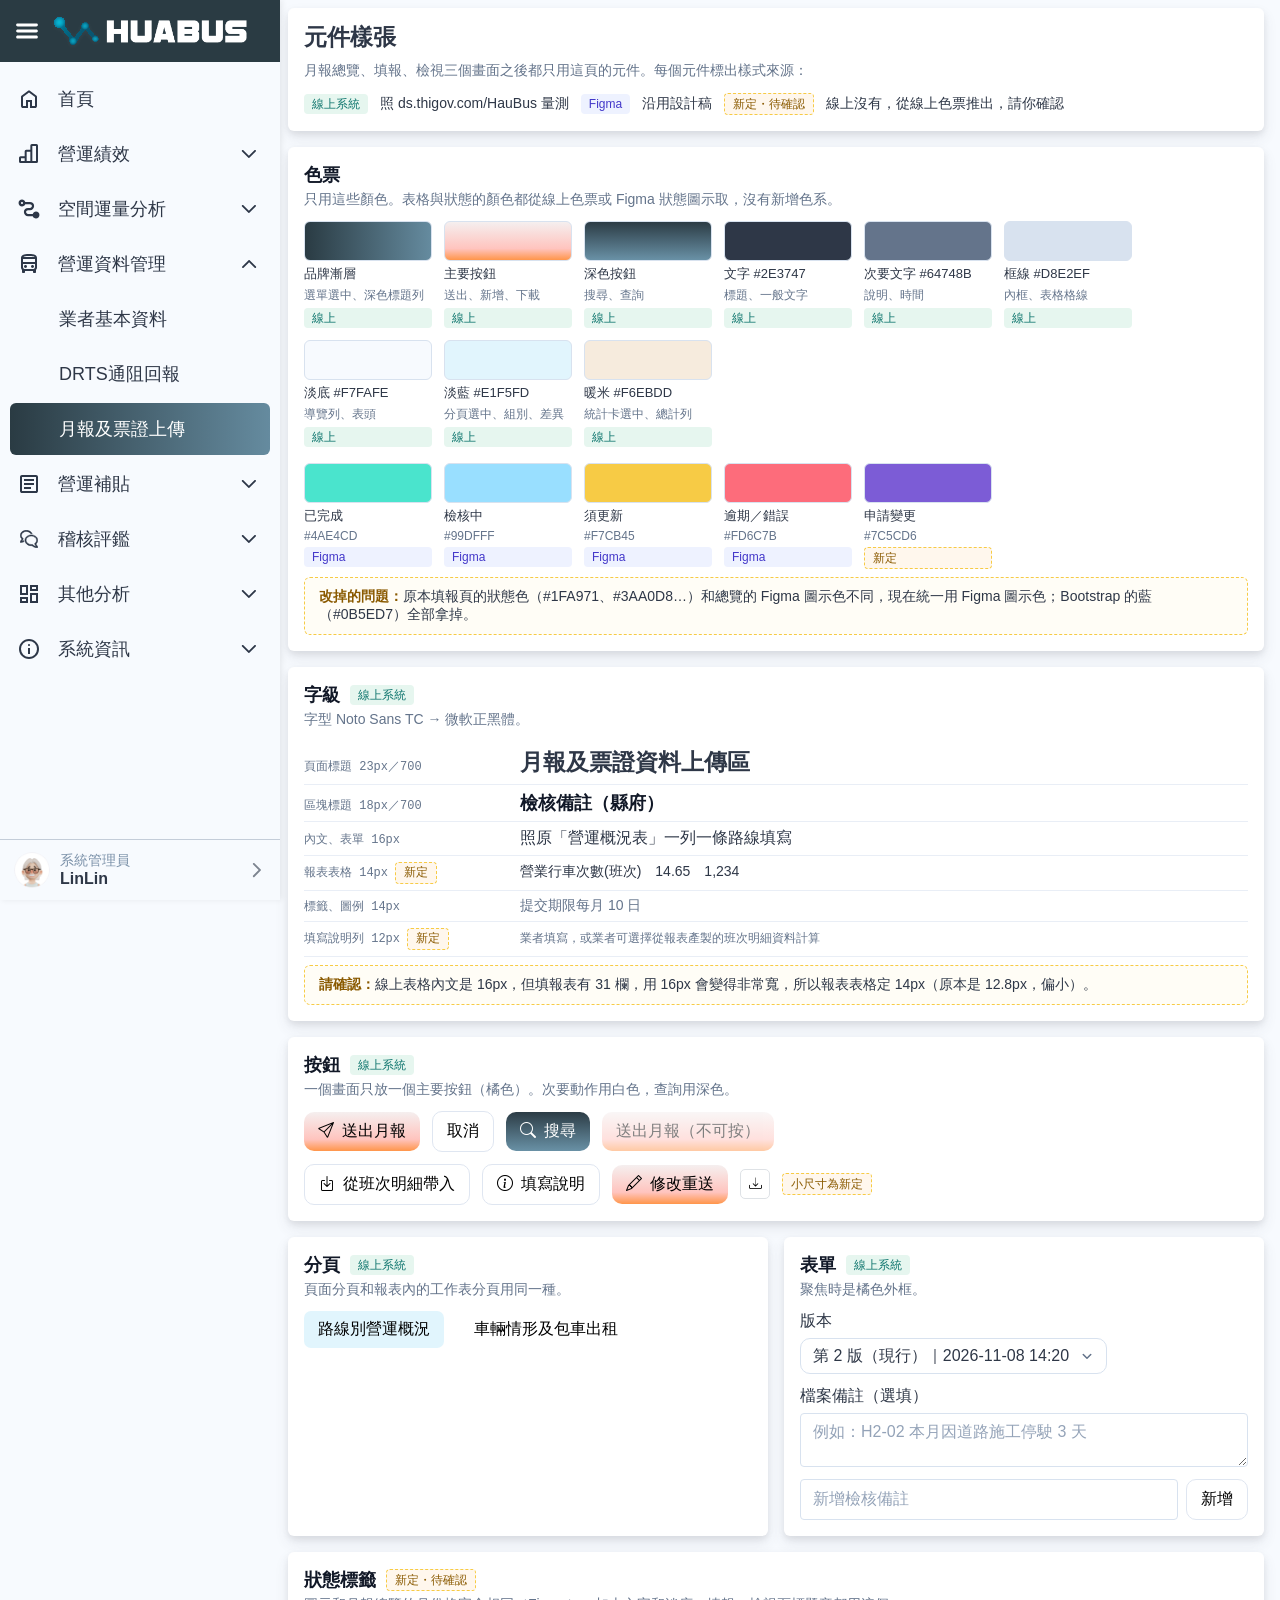
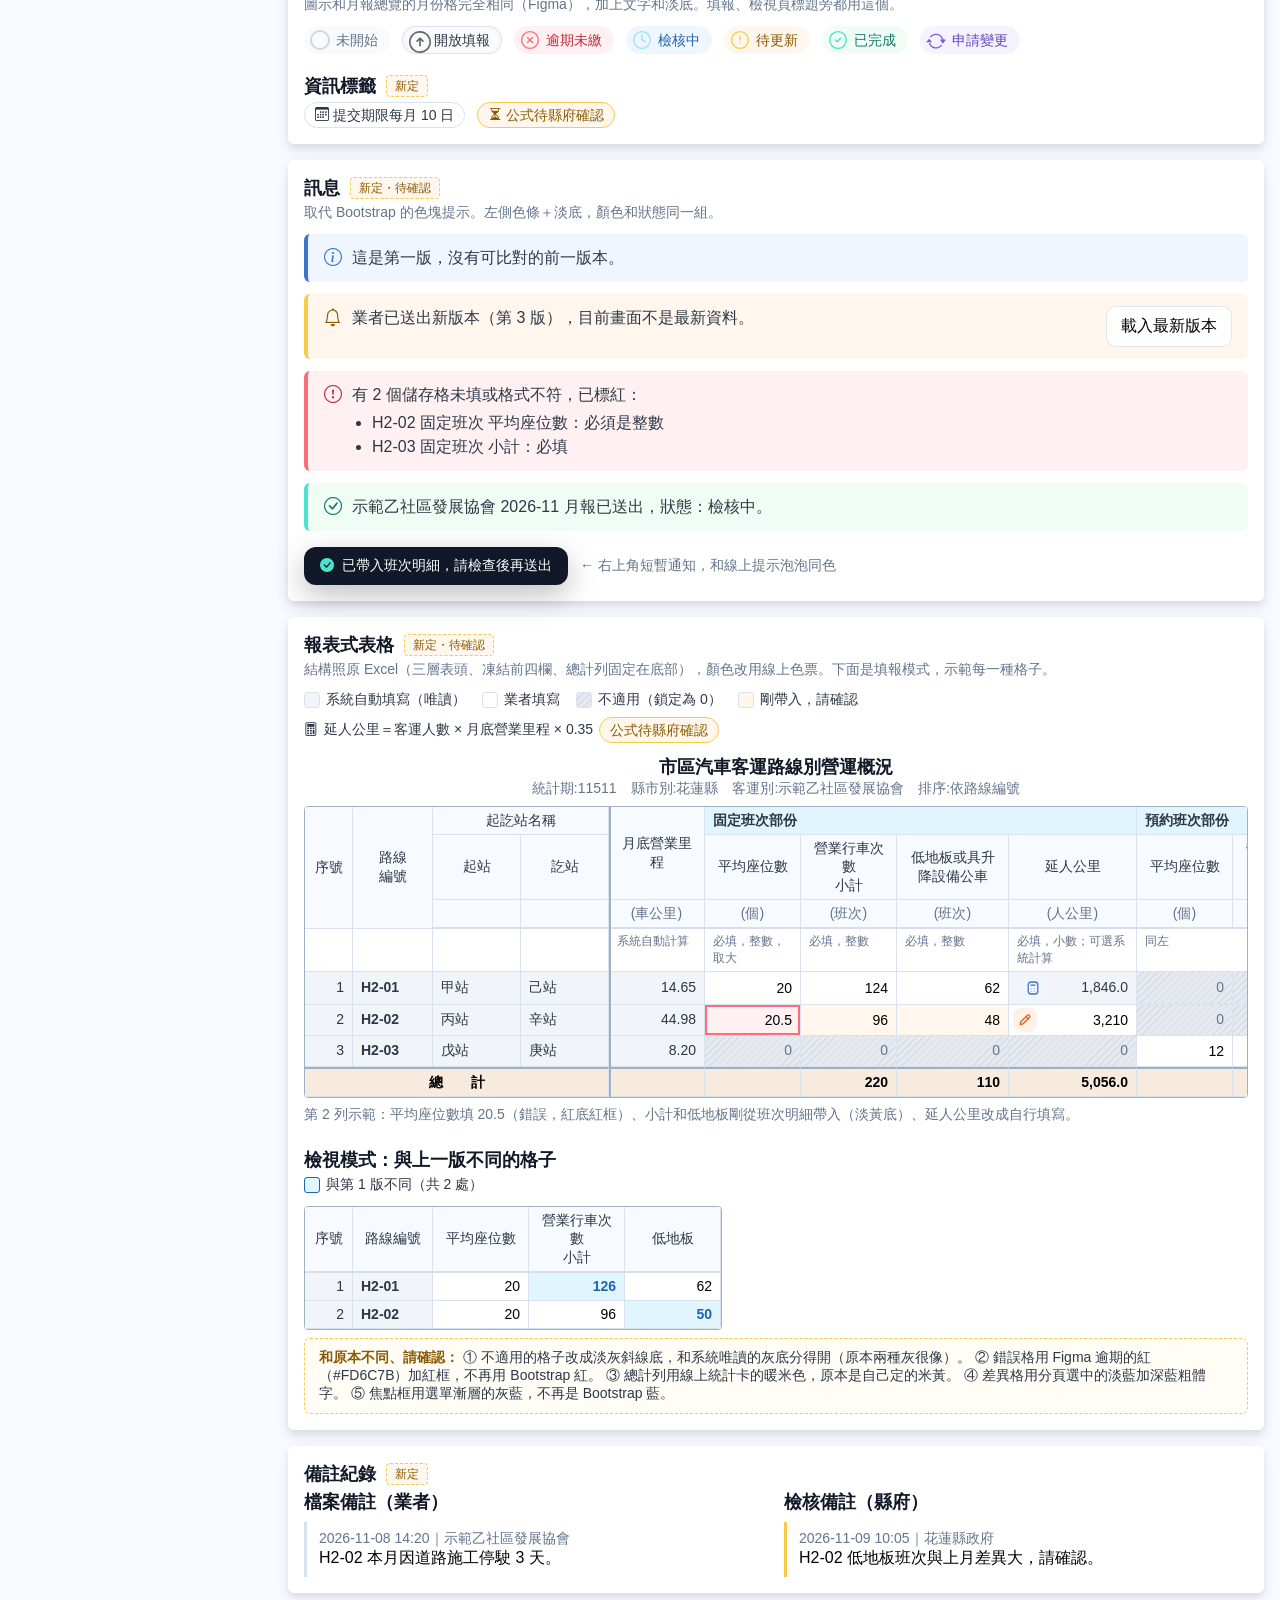
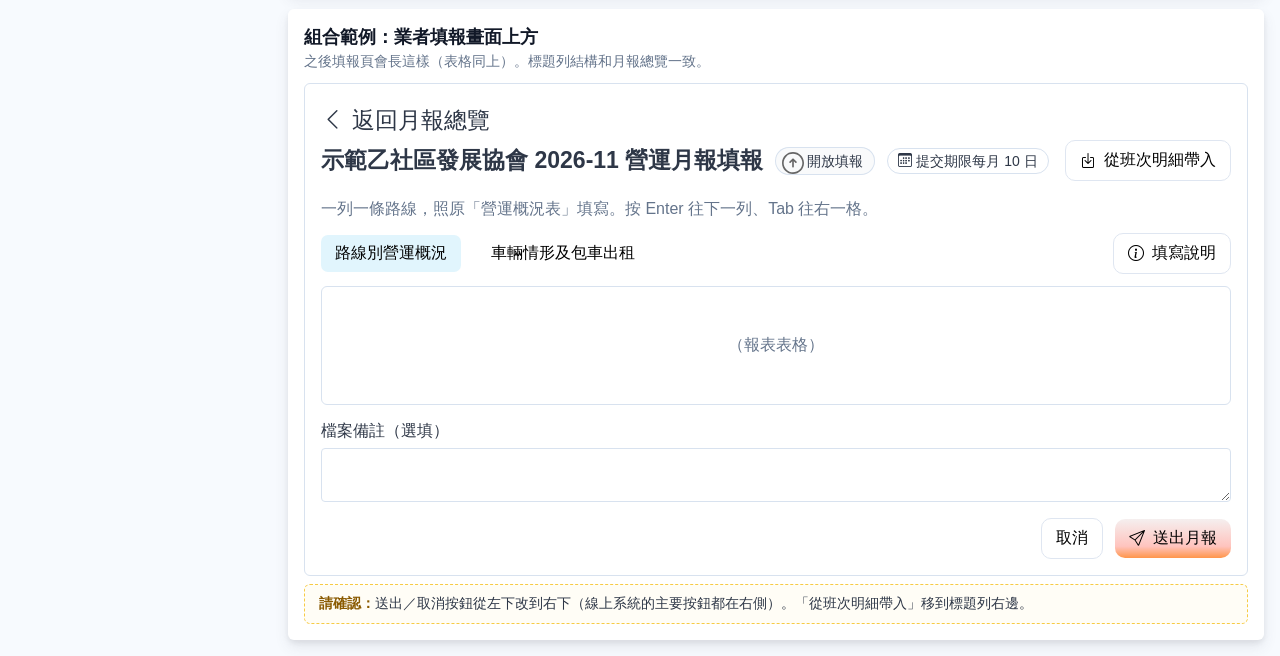
==== prototype/styleguide.html @ 38f2db65 "init: 1581 原型公開交付內容（prototype、導向頁、開啟原型.bat） Co-Authored-By: Claude Sonnet 5.5 <noreply@anthropic.com" ====
<!doctype html>
<html lang="zh-Hant">
<head>
  <meta charset="utf-8">
  <meta name="viewport" content="width=device-width, initial-scale=1">
  <title>元件樣張（花蓮公車原型）</title>
  <link rel="stylesheet" href="https://cdn.jsdelivr.net/npm/bootstrap-icons@1.11.3/font/bootstrap-icons.min.css">
  <link rel="stylesheet" href="css/huabus-theme.css">
  <link rel="stylesheet" href="css/app.css">
  <style>
    /* 只給樣張頁用的排版，不是系統元件 */
    body { margin: 0; padding-bottom: 0; background: var(--hb-page-bg); }
    .app { min-height: 100vh; }
    #sidebar { height: 100vh; }
    .sg { display: flex; flex-direction: column; gap: 16px; }
    .sg-sec h2 { display: flex; align-items: center; gap: 10px; margin: 0 0 4px; font-size: 18px; color: var(--hb-text-strong); }
    .sg-sec > p { margin: 0 0 12px; font-size: 14px; color: var(--hb-muted2); }
    .sg-row { display: flex; flex-wrap: wrap; align-items: center; gap: 12px; }
    .sg-col { display: flex; flex-direction: column; gap: 12px; }
    .sg-src { display: inline-block; padding: 1px 8px; border-radius: 4px; font-size: 12px; font-weight: 500; line-height: 18px; }
    .sg-src.online { background: #e6f6ef; color: #0f766e; }
    .sg-src.figma { background: #eef2ff; color: #4338ca; }
    .sg-src.new { background: #fff7ed; color: #8a5a00; border: 1px dashed #f7cb45; }
    .sg-sw { display: flex; flex-direction: column; gap: 4px; width: 128px; font-size: 12px; color: var(--hb-muted2); }
    .sg-sw i { display: block; height: 40px; border-radius: 6px; border: 1px solid var(--hb-box-border); }
    .sg-sw b { font-weight: 500; font-size: 13px; color: var(--hb-text); }
    .sg-type > div { display: flex; align-items: baseline; gap: 16px; padding: 6px 0; border-bottom: 1px solid var(--hb-td-border); }
    .sg-type code { width: 200px; flex: none; font-size: 12px; color: var(--hb-muted2); }
    .sg-q { margin-top: 8px; padding: 10px 14px; border: 1px dashed #f7cb45; border-radius: 6px; background: #fffdf6; font-size: 14px; color: var(--hb-text); }
    .sg-q b { color: #8a5a00; }
    .sg-grid2 { display: grid; grid-template-columns: 1fr 1fr; gap: 16px; }
    @media (max-width: 900px) { .sg-grid2 { grid-template-columns: 1fr; } }
  </style>
</head>
<body class="hb">
  <div class="app">
    <aside id="sidebar"></aside>
    <main id="main" class="hb-main">
      <div class="sg">

        <section class="hb-card sg-sec">
          <h1 class="hb-title">元件樣張</h1>
          <p class="hb-desc" style="margin-top:8px">月報總覽、填報、檢視三個畫面之後都只用這頁的元件。每個元件標出樣式來源：</p>
          <div class="sg-row">
            <span class="sg-src online">線上系統</span><span style="font-size:14px">照 ds.thigov.com/HauBus 量測</span>
            <span class="sg-src figma">Figma</span><span style="font-size:14px">沿用設計稿</span>
            <span class="sg-src new">新定・待確認</span><span style="font-size:14px">線上沒有，從線上色票推出，請你確認</span>
          </div>
        </section>

        <!-- 色票 -->
        <section class="hb-card sg-sec">
          <h2>色票</h2>
          <p>只用這些顏色。表格與狀態的顏色都從線上色票或 Figma 狀態圖示取，沒有新增色系。</p>
          <div class="sg-row" style="align-items:flex-start">
            <div class="sg-sw"><i style="background:var(--hb-brand-grad)"></i><b>品牌漸層</b>選單選中、深色標題列<span class="sg-src online">線上</span></div>
            <div class="sg-sw"><i style="background:var(--hb-btn-primary)"></i><b>主要按鈕</b>送出、新增、下載<span class="sg-src online">線上</span></div>
            <div class="sg-sw"><i style="background:var(--hb-btn-dark)"></i><b>深色按鈕</b>搜尋、查詢<span class="sg-src online">線上</span></div>
            <div class="sg-sw"><i style="background:#2e3747"></i><b>文字 #2E3747</b>標題、一般文字<span class="sg-src online">線上</span></div>
            <div class="sg-sw"><i style="background:#64748b"></i><b>次要文字 #64748B</b>說明、時間<span class="sg-src online">線上</span></div>
            <div class="sg-sw"><i style="background:#d8e2ef"></i><b>框線 #D8E2EF</b>內框、表格格線<span class="sg-src online">線上</span></div>
            <div class="sg-sw"><i style="background:#f7fafe"></i><b>淡底 #F7FAFE</b>導覽列、表頭<span class="sg-src online">線上</span></div>
            <div class="sg-sw"><i style="background:#e1f5fd"></i><b>淡藍 #E1F5FD</b>分頁選中、組別、差異<span class="sg-src online">線上</span></div>
            <div class="sg-sw"><i style="background:#f6ebdd"></i><b>暖米 #F6EBDD</b>統計卡選中、總計列<span class="sg-src online">線上</span></div>
          </div>
          <div class="sg-row" style="align-items:flex-start;margin-top:16px">
            <div class="sg-sw"><i style="background:var(--hb-st-completed)"></i><b>已完成</b>#4AE4CD<span class="sg-src figma">Figma</span></div>
            <div class="sg-sw"><i style="background:var(--hb-st-reviewing)"></i><b>檢核中</b>#99DFFF<span class="sg-src figma">Figma</span></div>
            <div class="sg-sw"><i style="background:var(--hb-st-needsUpdate)"></i><b>須更新</b>#F7CB45<span class="sg-src figma">Figma</span></div>
            <div class="sg-sw"><i style="background:var(--hb-st-overdue)"></i><b>逾期／錯誤</b>#FD6C7B<span class="sg-src figma">Figma</span></div>
            <div class="sg-sw"><i style="background:var(--hb-st-changeRequested)"></i><b>申請變更</b>#7C5CD6<span class="sg-src new">新定</span></div>
          </div>
          <div class="sg-q"><b>改掉的問題：</b>原本填報頁的狀態色（#1FA971、#3AA0D8…）和總覽的 Figma 圖示色不同，現在統一用 Figma 圖示色；Bootstrap 的藍（#0B5ED7）全部拿掉。</div>
        </section>

        <!-- 字級 -->
        <section class="hb-card sg-sec">
          <h2>字級 <span class="sg-src online">線上系統</span></h2>
          <p>字型 Noto Sans TC → 微軟正黑體。</p>
          <div class="sg-type">
            <div><code>頁面標題 23px／700</code><span style="font-size:23px;font-weight:700">月報及票證資料上傳區</span></div>
            <div><code>區塊標題 18px／700</code><span style="font-size:18px;font-weight:700;color:var(--hb-text-strong)">檢核備註（縣府）</span></div>
            <div><code>內文、表單 16px</code><span style="font-size:16px">照原「營運概況表」一列一條路線填寫</span></div>
            <div><code>報表表格 14px <span class="sg-src new">新定</span></code><span style="font-size:14px">營業行車次數(班次)　14.65　1,234</span></div>
            <div><code>標籤、圖例 14px</code><span style="font-size:14px;color:var(--hb-muted2)">提交期限每月 10 日</span></div>
            <div><code>填寫說明列 12px <span class="sg-src new">新定</span></code><span style="font-size:12px;color:var(--hb-muted2)">業者填寫，或業者可選擇從報表產製的班次明細資料計算</span></div>
          </div>
          <div class="sg-q"><b>請確認：</b>線上表格內文是 16px，但填報表有 31 欄，用 16px 會變得非常寬，所以報表表格定 14px（原本是 12.8px，偏小）。</div>
        </section>

        <!-- 按鈕 -->
        <section class="hb-card sg-sec">
          <h2>按鈕 <span class="sg-src online">線上系統</span></h2>
          <p>一個畫面只放一個主要按鈕（橘色）。次要動作用白色，查詢用深色。</p>
          <div class="sg-row">
            <button class="hb-btn"><i class="bi bi-send"></i>送出月報</button>
            <button class="hb-btn hb-btn-white">取消</button>
            <button class="hb-btn hb-btn-dark"><i class="bi bi-search"></i>搜尋</button>
            <button class="hb-btn" disabled>送出月報（不可按）</button>
          </div>
          <div class="sg-row" style="margin-top:12px">
            <button class="hb-btn hb-btn-sm hb-btn-white"><i class="bi bi-box-arrow-in-down"></i>從班次明細帶入</button>
            <button class="hb-btn hb-btn-sm hb-btn-white"><i class="bi bi-info-circle"></i>填寫說明</button>
            <button class="hb-btn hb-btn-sm"><i class="bi bi-pencil"></i>修改重送</button>
            <button class="hb-iconbtn-sq" aria-label="下載"><i class="bi bi-download"></i></button>
            <span class="sg-src new">小尺寸為新定</span>
          </div>
        </section>

        <!-- 分頁與表單 -->
        <div class="sg-grid2">
          <section class="hb-card sg-sec">
            <h2>分頁 <span class="sg-src online">線上系統</span></h2>
            <p>頁面分頁和報表內的工作表分頁用同一種。</p>
            <div class="hb-tabs" role="tablist">
              <button class="hb-tab active" role="tab" aria-selected="true">路線別營運概況</button>
              <button class="hb-tab" role="tab" aria-selected="false">車輛情形及包車出租</button>
            </div>
          </section>
          <section class="hb-card sg-sec">
            <h2>表單 <span class="sg-src online">線上系統</span></h2>
            <p>聚焦時是橘色外框。</p>
            <div class="sg-col">
              <div><label class="hb-label" for="sg-ver">版本</label>
                <select id="sg-ver" class="hb-select"><option>第 2 版（現行）｜2026-11-08 14:20</option></select></div>
              <div><label class="hb-label" for="sg-note">檔案備註（選填）</label>
                <textarea id="sg-note" class="hb-textarea" rows="2" placeholder="例如：H2-02 本月因道路施工停駛 3 天"></textarea></div>
              <div class="hb-inline-form"><input class="hb-input" placeholder="新增檢核備註"><button class="hb-btn hb-btn-white">新增</button></div>
            </div>
          </section>
        </div>

        <!-- 狀態與標籤 -->
        <section class="hb-card sg-sec">
          <h2>狀態標籤 <span class="sg-src new">新定・待確認</span></h2>
          <p>圖示和月報總覽的月份格完全相同（Figma），加上文字和淡底。填報、檢視頁標題旁都用這個。</p>
          <div class="sg-row" id="sg-status"></div>
          <h2 style="margin-top:20px">資訊標籤 <span class="sg-src new">新定</span></h2>
          <div class="sg-row">
            <span class="hb-tag"><i class="bi bi-calendar3"></i>提交期限每月 10 日</span>
            <span class="hb-tag hb-tag-warn"><i class="bi bi-hourglass-split"></i>公式待縣府確認</span>
          </div>
        </section>

        <!-- 訊息 -->
        <section class="hb-card sg-sec">
          <h2>訊息 <span class="sg-src new">新定・待確認</span></h2>
          <p>取代 Bootstrap 的色塊提示。左側色條＋淡底，顏色和狀態同一組。</p>
          <div class="sg-col">
            <div class="hb-msg"><i class="bi bi-info-circle"></i><div class="hb-msg-body">這是第一版，沒有可比對的前一版本。</div></div>
            <div class="hb-msg hb-msg-warn"><i class="bi bi-bell"></i><div class="hb-msg-body">業者已送出新版本（第 3 版），目前畫面不是最新資料。</div><button class="hb-btn hb-btn-sm hb-btn-white hb-msg-action">載入最新版本</button></div>
            <div class="hb-msg hb-msg-danger"><i class="bi bi-exclamation-circle"></i><div class="hb-msg-body">有 2 個儲存格未填或格式不符，已標紅：<ul><li>H2-02 固定班次 平均座位數：必須是整數</li><li>H2-03 固定班次 小計：必填</li></ul></div></div>
            <div class="hb-msg hb-msg-success"><i class="bi bi-check-circle"></i><div class="hb-msg-body">示範乙社區發展協會 2026-11 月報已送出，狀態：檢核中。</div></div>
          </div>
          <div class="sg-row" style="margin-top:16px">
            <div class="hb-toast" style="position:static"><i class="bi bi-check-circle-fill"></i>已帶入班次明細，請檢查後再送出</div>
            <span style="font-size:14px;color:var(--hb-muted2)">← 右上角短暫通知，和線上提示泡泡同色</span>
          </div>
        </section>

        <!-- 報表表格 -->
        <section class="hb-card sg-sec">
          <h2>報表式表格 <span class="sg-src new">新定・待確認</span></h2>
          <p>結構照原 Excel（三層表頭、凍結前四欄、總計列固定在底部），顏色改用線上色票。下面是填報模式，示範每一種格子。</p>
          <div class="hb-keys" style="margin-bottom:12px">
            <span><i class="hb-sw is-sys"></i>系統自動填寫（唯讀）</span>
            <span><i class="hb-sw"></i>業者填寫</span>
            <span><i class="hb-sw is-locked"></i>不適用（鎖定為 0）</span>
            <span><i class="hb-sw is-filled"></i>剛帶入，請確認</span>
            <span><i class="bi bi-calculator"></i>延人公里＝客運人數 × 月底營業里程 × 0.35 <span class="hb-tag hb-tag-warn">公式待縣府確認</span></span>
          </div>
          <div class="hb-sheet-title"><strong>市區汽車客運路線別營運概況</strong><span>統計期:11511　縣市別:花蓮縣　客運別:示範乙社區發展協會　排序:依路線編號</span></div>
          <div class="hb-sheetwrap" tabindex="0">
            <table class="hb-sheet">
              <colgroup><col style="width:48px"><col style="width:80px"><col style="width:88px"><col style="width:88px"><col style="width:96px"><col style="width:96px"><col style="width:96px"><col style="width:112px"><col style="width:128px"><col style="width:96px"><col style="width:96px"><col style="width:160px"></colgroup>
              <thead>
                <tr>
                  <th rowspan="3" class="frz" style="left:0">序號</th>
                  <th rowspan="3" class="frz" style="left:48px">路線<br>編號</th>
                  <th colspan="2" class="frz frz-last" style="left:128px">起訖站名稱</th>
                  <th rowspan="2">月底營業里程</th>
                  <th colspan="4" class="is-group">固定班次部份</th>
                  <th colspan="2" class="is-group">預約班次部份</th>
                  <th rowspan="3">備註</th>
                </tr>
                <tr>
                  <th class="frz" style="left:128px;top:auto">起站</th>
                  <th class="frz frz-last" style="left:216px">訖站</th>
                  <th rowspan="1">平均座位數</th>
                  <th>營業行車次數<br>小計</th>
                  <th>低地板或具升降設備公車</th>
                  <th>延人公里</th>
                  <th>平均座位數</th>
                  <th>營業行車次數<br>小計</th>
                </tr>
                <tr>
                  <th class="is-unit frz" style="left:128px"></th>
                  <th class="is-unit frz frz-last" style="left:216px"></th>
                  <th class="is-unit">(車公里)</th><th class="is-unit">(個)</th><th class="is-unit">(班次)</th><th class="is-unit">(班次)</th><th class="is-unit">(人公里)</th><th class="is-unit">(個)</th><th class="is-unit">(班次)</th>
                </tr>
              </thead>
              <tbody>
                <tr>
                  <td class="is-guide frz" style="left:0" colspan="1"></td>
                  <td class="is-guide frz" style="left:48px"></td>
                  <td class="is-guide frz" style="left:128px"></td>
                  <td class="is-guide frz frz-last" style="left:216px"></td>
                  <td class="is-guide">系統自動計算</td>
                  <td class="is-guide">必填，整數，取大</td>
                  <td class="is-guide">必填，整數</td>
                  <td class="is-guide">必填，整數</td>
                  <td class="is-guide">必填，小數；可選系統計算</td>
                  <td class="is-guide" colspan="2">同左</td>
                  <td class="is-guide">選填</td>
                </tr>
                <tr>
                  <td class="is-sys num frz" style="left:0">1</td>
                  <td class="is-sys frz" style="left:48px"><b>H2-01</b></td>
                  <td class="is-sys frz" style="left:128px">甲站</td>
                  <td class="is-sys frz frz-last" style="left:216px">己站</td>
                  <td class="is-sys num">14.65</td>
                  <td class="is-op num"><input class="hb-cellinput" value="20" aria-label="H2-01 固定班次 平均座位數"></td>
                  <td class="is-op num"><input class="hb-cellinput" value="124" aria-label="H2-01 固定班次 小計"></td>
                  <td class="is-op num"><input class="hb-cellinput" value="62" aria-label="H2-01 固定班次 低地板"></td>
                  <td class="is-sys num"><div class="hb-kmcell"><button class="hb-kmtoggle sg-km" data-source="computed" title="系統計算，點一下改成自行填寫" aria-label="延人公里：系統計算"><svg class="km-ic km-ic-calc" viewBox="0 0 20 20" aria-hidden="true"><rect x="4" y="2.5" width="12" height="15" rx="3.5"/><path d="M7.5 6.5h5"/><circle cx="8" cy="11" r=".6"/><circle cx="12" cy="11" r=".6"/><circle cx="8" cy="14" r=".6"/><circle cx="12" cy="14" r=".6"/></svg><svg class="km-ic km-ic-pen" viewBox="0 0 20 20" aria-hidden="true"><path d="M12.8 4.2a1.9 1.9 0 0 1 2.7 2.7l-8 8-3.5.8.8-3.5z"/><path d="M11.3 5.7l2.9 2.9"/></svg></button><span style="flex:1">1,846.0</span></div></td>
                  <td class="is-locked num">0</td>
                  <td class="is-locked num">0</td>
                  <td class="is-op"><input class="hb-cellinput" aria-label="H2-01 備註"></td>
                </tr>
                <tr>
                  <td class="is-sys num frz" style="left:0">2</td>
                  <td class="is-sys frz" style="left:48px"><b>H2-02</b></td>
                  <td class="is-sys frz" style="left:128px">丙站</td>
                  <td class="is-sys frz frz-last" style="left:216px">辛站</td>
                  <td class="is-sys num">44.98</td>
                  <td class="is-op num is-error" title="必須是整數"><input class="hb-cellinput" value="20.5" aria-invalid="true" aria-label="H2-02 固定班次 平均座位數"></td>
                  <td class="is-op num is-filled"><input class="hb-cellinput" value="96" aria-label="H2-02 固定班次 小計"></td>
                  <td class="is-op num is-filled"><input class="hb-cellinput" value="48" aria-label="H2-02 固定班次 低地板"></td>
                  <td class="is-op num"><div class="hb-kmcell"><button class="hb-kmtoggle sg-km" data-source="manual" title="自行填寫，點一下改回系統計算" aria-label="延人公里：自行填寫"><svg class="km-ic km-ic-calc" viewBox="0 0 20 20" aria-hidden="true"><rect x="4" y="2.5" width="12" height="15" rx="3.5"/><path d="M7.5 6.5h5"/><circle cx="8" cy="11" r=".6"/><circle cx="12" cy="11" r=".6"/><circle cx="8" cy="14" r=".6"/><circle cx="12" cy="14" r=".6"/></svg><svg class="km-ic km-ic-pen" viewBox="0 0 20 20" aria-hidden="true"><path d="M12.8 4.2a1.9 1.9 0 0 1 2.7 2.7l-8 8-3.5.8.8-3.5z"/><path d="M11.3 5.7l2.9 2.9"/></svg></button><input class="hb-cellinput" value="3,210" aria-label="H2-02 延人公里"></div></td>
                  <td class="is-locked num">0</td>
                  <td class="is-locked num">0</td>
                  <td class="is-op"><input class="hb-cellinput" value="道路施工停駛 3 天" aria-label="H2-02 備註"></td>
                </tr>
                <tr>
                  <td class="is-sys num frz" style="left:0">3</td>
                  <td class="is-sys frz" style="left:48px"><b>H2-03</b></td>
                  <td class="is-sys frz" style="left:128px">戊站</td>
                  <td class="is-sys frz frz-last" style="left:216px">庚站</td>
                  <td class="is-sys num">8.20</td>
                  <td class="is-locked num">0</td>
                  <td class="is-locked num">0</td>
                  <td class="is-locked num">0</td>
                  <td class="is-locked num">0</td>
                  <td class="is-op num"><input class="hb-cellinput" value="12" aria-label="H2-03 預約班次 平均座位數"></td>
                  <td class="is-op num"><input class="hb-cellinput" aria-label="H2-03 預約班次 小計" placeholder=""></td>
                  <td class="is-op"><input class="hb-cellinput" aria-label="H2-03 備註"></td>
                </tr>
              </tbody>
              <tfoot>
                <tr>
                  <th colspan="4" class="frz frz-last" style="left:0">總　　計</th>
                  <td class="num"></td>
                  <td class="num"></td>
                  <td class="num">220</td>
                  <td class="num">110</td>
                  <td class="num">5,056.0</td>
                  <td class="num"></td>
                  <td class="num">0</td>
                  <td></td>
                </tr>
              </tfoot>
            </table>
          </div>
          <p style="margin-top:8px;font-size:14px;color:var(--hb-muted2)">第 2 列示範：平均座位數填 20.5（錯誤，紅底紅框）、小計和低地板剛從班次明細帶入（淡黃底）、延人公里改成自行填寫。</p>

          <h2 style="margin-top:24px">檢視模式：與上一版不同的格子</h2>
          <div class="hb-keys" style="margin-bottom:12px"><span><i class="hb-sw is-diff"></i>與第 1 版不同（共 2 處）</span></div>
          <div class="hb-sheetwrap">
            <table class="hb-sheet">
              <colgroup><col style="width:48px"><col style="width:80px"><col style="width:96px"><col style="width:96px"><col style="width:96px"></colgroup>
              <thead><tr><th>序號</th><th>路線編號</th><th>平均座位數</th><th>營業行車次數<br>小計</th><th>低地板</th></tr></thead>
              <tbody>
                <tr><td class="is-sys num">1</td><td class="is-sys"><b>H2-01</b></td><td class="num">20</td><td class="num is-diff">126</td><td class="num">62</td></tr>
                <tr><td class="is-sys num">2</td><td class="is-sys"><b>H2-02</b></td><td class="num">20</td><td class="num">96</td><td class="num is-diff">50</td></tr>
              </tbody>
            </table>
          </div>

          <div class="sg-q"><b>和原本不同、請確認：</b>
            ① 不適用的格子改成淡灰斜線底，和系統唯讀的灰底分得開（原本兩種灰很像）。
            ② 錯誤格用 Figma 逾期的紅（#FD6C7B）加紅框，不再用 Bootstrap 紅。
            ③ 總計列用線上統計卡的暖米色，原本是自己定的米黃。
            ④ 差異格用分頁選中的淡藍加深藍粗體字。
            ⑤ 焦點框用選單漸層的灰藍，不再是 Bootstrap 藍。</div>
        </section>

        <!-- 備註 -->
        <section class="hb-card sg-sec">
          <h2>備註紀錄 <span class="sg-src new">新定</span></h2>
          <div class="sg-grid2">
            <div><h3 class="hb-subtitle">檔案備註（業者）</h3>
              <ul class="hb-notes"><li><span class="hb-notes-meta">2026-11-08 14:20｜示範乙社區發展協會</span>H2-02 本月因道路施工停駛 3 天。</li></ul></div>
            <div><h3 class="hb-subtitle">檢核備註（縣府）</h3>
              <ul class="hb-notes"><li class="is-review"><span class="hb-notes-meta">2026-11-09 10:05｜花蓮縣政府</span>H2-02 低地板班次與上月差異大，請確認。</li></ul></div>
          </div>
        </section>

        <!-- 組合範例 -->
        <section class="hb-card sg-sec">
          <h2>組合範例：業者填報畫面上方</h2>
          <p>之後填報頁會長這樣（表格同上）。標題列結構和月報總覽一致。</p>
          <div class="hb-card" style="box-shadow:none;border:1px solid var(--hb-box-border)">
            <a class="hb-back" href="#" onclick="return false"><i class="bi bi-chevron-left"></i>返回月報總覽</a>
            <div class="hb-pagehead">
              <h1 class="hb-title">示範乙社區發展協會 2026-11 營運月報填報</h1>
              <span class="sg-status-slot" data-st="open"></span>
              <span class="hb-tag"><i class="bi bi-calendar3"></i>提交期限每月 10 日</span>
              <div class="hb-pagehead-end"><button class="hb-btn hb-btn-sm hb-btn-white"><i class="bi bi-box-arrow-in-down"></i>從班次明細帶入</button></div>
            </div>
            <p class="hb-desc">一列一條路線，照原「營運概況表」填寫。按 Enter 往下一列、Tab 往右一格。</p>
            <div class="hb-tabbar">
              <div class="hb-tabs" role="tablist">
                <button class="hb-tab active" role="tab" aria-selected="true">路線別營運概況</button>
                <button class="hb-tab" role="tab" aria-selected="false">車輛情形及包車出租</button>
              </div>
              <div class="hb-actions"><button class="hb-btn hb-btn-sm hb-btn-white"><i class="bi bi-info-circle"></i>填寫說明</button></div>
            </div>
            <div class="hb-box">
              <div class="hb-empty">（報表表格）</div>
            </div>
            <div style="margin-top:16px"><label class="hb-label" for="sg-note2">檔案備註（選填）</label><textarea id="sg-note2" class="hb-textarea" rows="2"></textarea></div>
            <div class="sg-row" style="margin-top:16px;justify-content:flex-end">
              <button class="hb-btn hb-btn-white">取消</button>
              <button class="hb-btn"><i class="bi bi-send"></i>送出月報</button>
            </div>
          </div>
          <div class="sg-q"><b>請確認：</b>送出／取消按鈕從左下改到右下（線上系統的主要按鈕都在右側）。「從班次明細帶入」移到標題列右邊。</div>
        </section>

      </div>
    </main>
  </div>
  <script type="module">
    import { initStore } from './js/store.js';
    import { mountSidebar } from './js/ui/sidebar.js';
    import { statusGlyph } from './js/ui/matrix.js';
    import { STATUS } from './js/status.js';

    const pill = (s) => `<span class="hb-status st-${s}">${statusGlyph(s, { legend: true })}${STATUS[s]}</span>`;
    document.getElementById('sg-status').innerHTML =
      ['notStarted', 'open', 'overdue', 'reviewing', 'needsUpdate', 'completed', 'changeRequested'].map(pill).join('');
    document.querySelectorAll('.sg-status-slot').forEach((el) => { el.outerHTML = pill(el.dataset.st); });

    // 樣張上的延人公里圖示可以點，看切換動畫
    document.querySelectorAll('.sg-km').forEach((b) => b.addEventListener('click', () => { b.dataset.source = b.dataset.source === 'manual' ? 'computed' : 'manual'; }));
    try { await initStore(); } catch (e) { /* 樣張不需要資料 */ }
    mountSidebar(document.getElementById('sidebar'));
  </script>
</body>
</html>
---- prototype/css/huabus-theme.css ----
/*
  花蓮公車智慧管理系統 共用樣式
  來源：線上系統 ds.thigov.com/HauBus（「業者基本資料」pagOpBasic、「站點熱點」pagStopHot），2026-11-04 量測。
  原型所有頁面都載入這支檔案，新畫面請優先使用這裡的變數與元件樣式，不要另外寫顏色。
  規範說明見 docs/既有系統樣式規範.md
*/
:root {
  /* 字型與文字 */
  --hb-font: "Noto Sans TC", "Microsoft JhengHei", sans-serif;
  --hb-text: #2e3747;          /* 一般文字、標題 */
  --hb-text-table: #000;       /* 表格內文（線上 DataTables 為純黑） */
  --hb-text-strong: #111827;   /* 卡片小標題 */
  --hb-muted: #7a90a8;         /* 次要文字（角色名稱等） */
  --hb-muted2: #64748b;
  --hb-placeholder: #94a3b8;

  /* 導覽列 */
  --hb-sb-w: 280px;
  --hb-sb-bg: #f7fafe;
  --hb-sb-hdr: #2a3b43;
  --hb-sb-bdr: #c4cdd9;
  --hb-brand-grad: linear-gradient(90deg, #2a3b43, #658b9f);   /* 選單選中／滑過、深色標題列 */

  /* 卡片與框線 */
  --hb-card-radius: 6px;
  --hb-card-shadow: 0 7px 14px 0 rgba(65,69,88,.1), 0 3px 6px 0 rgba(0,0,0,.07);
  --hb-box-border: #d8e2ef;    /* 內容外框、日期欄位 */
  --hb-input-border: #dfe6f1;  /* 搜尋框、白色按鈕 */
  --hb-select-bg: #f9fafd;     /* 下拉選單底色 */

  /* 表格 */
  --hb-th-border: #d7dee9;     /* 表頭下緣 2px */
  --hb-td-border: #e9eef6;     /* 每列下緣 1px */
  --hb-row-hover: #f6f8fb;
  --hb-row-selected: #f3f8ff;

  /* 按鈕 */
  --hb-btn-radius: 10px;
  --hb-btn-primary: linear-gradient(#f5efef 0%, rgba(255,181,174,.8) 70%, rgba(255,123,29,.8) 100%); /* 新增、下載等主要動作 */
  --hb-btn-dark: linear-gradient(#2c3c45 0%, #6991a6 100%);    /* 搜尋 */
  --hb-accent: #ff6a3d;        /* 輸入框聚焦 */

  /* 分頁、統計卡、標籤、提示 */
  --hb-tab-active: #e1f5fd;
  --hb-stat-border: #dce6f5;
  --hb-stat-active: #f6ebdd;
  --hb-stat-icon: #ff6b5a;
  --hb-badge-grad: linear-gradient(135deg, #3f74cd 0%, #6bd4f0 100%);
  --hb-kpi-grad: linear-gradient(90deg, #2f6eeb 0%, #37cfe6 100%);
  --hb-tip-bg: #111827;
  --hb-pop-border: #e6eaf2;
  --hb-pop-shadow: 0 12px 28px rgba(15,23,42,.12);
}

/* ===== 套到 Bootstrap 元件，讓填報、檢視頁與總覽一致 ===== */
*, *::before, *::after { box-sizing: border-box; }
body { font-family: var(--hb-font); color: var(--hb-text); }
h1, h2, h3, h4, h5, h6, .h1, .h2, .h3, .h4, .h5, .h6 { color: var(--hb-text); font-weight: 700; }

.panel, .card { border: 0; border-radius: var(--hb-card-radius); background: #fff; box-shadow: var(--hb-card-shadow); }
.card { border: 1px solid var(--hb-box-border); }
.card-header { background: #fff; border-bottom: 1px solid var(--hb-td-border); font-weight: 700; color: var(--hb-text-strong); }

.btn { border-radius: var(--hb-btn-radius); font-size: 16px; padding: 9px 14px; display: inline-flex; align-items: center; justify-content: center; gap: 8px; }
.btn-sm { font-size: 14px; padding: 5px 12px; border-radius: 8px; gap: 6px; }
.btn-primary, .btn-primary:hover, .btn-primary:focus, .btn-primary:active {
  background: var(--hb-btn-primary); border: 0; color: var(--hb-text);
}
.btn-primary:hover { filter: brightness(.98); }
.btn-dark-hb, .btn-dark-hb:hover { background: var(--hb-btn-dark); border: 0; color: #fff; }
.btn-outline-secondary, .btn-outline-primary {
  background: #fff; border: 1px solid var(--hb-input-border); color: var(--hb-text-table);
}
.btn-outline-secondary:hover, .btn-outline-primary:hover, .btn-outline-secondary:active, .btn-outline-primary:active {
  background: #f8fafc; border-color: var(--hb-input-border); color: var(--hb-text-table);
}
.btn:focus-visible { box-shadow: 0 0 0 3px rgba(255,106,61,.25); }

.form-label { font-size: 16px; font-weight: 500; color: var(--hb-text); }
.form-control, .form-select { border: 1px solid var(--hb-box-border); border-radius: 4px; color: var(--hb-text); }
.form-control::placeholder { color: var(--hb-placeholder); }
.form-control:focus, .form-select:focus { border-color: rgba(255,106,61,.55); box-shadow: 0 0 0 3px rgba(255,106,61,.12); }
.hb-search { border: 1px solid var(--hb-input-border); border-radius: 10px; padding: 9px 12px 9px 14px; font-size: 16px; }

/* 分頁：線上「TDX／營運計畫」樣式 */
.nav-tabs { border-bottom: 0; gap: 16px; }
.nav-tabs .nav-link {
  border: 0; border-radius: 7px; padding: 8px 14px; font-size: 16px; color: var(--hb-text-table); background: transparent;
}
.nav-tabs .nav-link:hover, .nav-tabs .nav-link.active { background: var(--hb-tab-active); color: var(--hb-text-table); border: 0; }

.badge { border-radius: 20px; font-weight: 500; }

.table { --bs-table-color: var(--hb-text-table); }
.table > thead th { font-weight: 500; border-bottom: 2px solid var(--hb-th-border); background: #fff; }
.table > tbody td { border-bottom: 1px solid var(--hb-td-border); }
.table-hover > tbody > tr:hover > * { --bs-table-bg-state: var(--hb-row-hover); }

.tooltip .tooltip-inner { background: var(--hb-tip-bg); color: #fff; padding: .5rem .75rem; border-radius: .75rem; font-size: 12px; box-shadow: 0 10px 30px rgba(0,0,0,.25); }
.tooltip.bs-tooltip-top .tooltip-arrow::before { border-top-color: var(--hb-tip-bg); }
.tooltip.bs-tooltip-bottom .tooltip-arrow::before { border-bottom-color: var(--hb-tip-bg); }

/* 線上「營運中」標籤樣式，可用於狀態標籤 */
.hb-pill-status { display: inline-block; padding: 6px 20px; border-radius: 999px; background: var(--hb-badge-grad); color: #fff; font-size: 16px; line-height: 1.2; }
/* 右上角下載小按鈕 */
.hb-iconbtn-sq { width: 30px; height: 30px; padding: 0; border: 1px solid #dee2e6; border-radius: 5px; background: #fff; display: inline-flex; align-items: center; justify-content: center; }
/* 表格列內的操作小圖示（線上「班表」眼睛） */
.hb-rowicon { border: 0; background: transparent; padding: 6px; border-radius: 10px; color: #c7c7cc; display: inline-flex; font-size: 18px; line-height: 1; }
.hb-rowicon:hover, .hb-rowicon:focus-visible { color: #334155; }
.modal-content { border: 0; border-radius: var(--hb-card-radius); box-shadow: var(--hb-pop-shadow); }
.modal-header, .modal-footer { border-color: var(--hb-td-border); }
.modal-title { font-size: 18px; font-weight: 700; color: var(--hb-text-strong); }


/* =====================================================================
   擴充元件：線上系統沒有對應畫面的元件（填報表格、狀態、訊息等）。
   顏色一律從上面的線上色票或 Figma 狀態圖示推出，不另創新色。
   樣張：prototype/styleguide.html
   ===================================================================== */
:root {
  --hb-focus: #658b9f;          /* 焦點外框＝選單漸層的淺端 */
  --hb-page-bg: #f7fafe;        /* 頁面底色＝導覽列底色 */

  /* 狀態：圖示色＝Figma 狀態圖示，底色＝總覽月份格底色，文字色加深到可讀 */
  --hb-st-notStarted: #d1d5dc;  --hb-st-notStarted-bg: #f9fafb;  --hb-st-notStarted-text: #64748b;
  --hb-st-open: #666666;        --hb-st-open-bg: #f9fafb;        --hb-st-open-text: #2e3747;
  --hb-st-overdue: #fd6c7b;     --hb-st-overdue-bg: #fff1f2;     --hb-st-overdue-text: #be2a3c;
  --hb-st-reviewing: #99dfff;   --hb-st-reviewing-bg: #eff6ff;   --hb-st-reviewing-text: #1d64b0;
  --hb-st-needsUpdate: #f7cb45; --hb-st-needsUpdate-bg: #fff7ed; --hb-st-needsUpdate-text: #8a5a00;
  --hb-st-completed: #4ae4cd;   --hb-st-completed-bg: #f0fdf4;   --hb-st-completed-text: #0f766e;
  --hb-st-changeRequested: #7c5cd6; --hb-st-changeRequested-bg: #f5f3ff; --hb-st-changeRequested-text: #6043b8;

  /* 訊息（與狀態共用色系） */
  --hb-info: #3f74cd;    --hb-info-bg: #eff6ff;
  --hb-warn: #f7cb45;    --hb-warn-bg: #fff7ed;    --hb-warn-text: #8a5a00;
  --hb-danger: #fd6c7b;  --hb-danger-bg: #fff1f2;  --hb-danger-text: #be2a3c;
  --hb-success: #4ae4cd; --hb-success-bg: #f0fdf4; --hb-success-text: #0f766e;

  /* 報表式表格（原 Excel 版面） */
  --hb-sheet-font: 14px;
  --hb-sheet-grid: #d8e2ef;     /* 格線＝卡片內框線 */
  --hb-sheet-grid-strong: #9fb0c4; /* 凍結欄、總計列分隔 */
  --hb-sheet-head: #f7fafe;     /* 表頭＝導覽列底色 */
  --hb-sheet-group: #e1f5fd;    /* 組別標題＝分頁選中色 */
  --hb-sheet-sys: #f1f4f8;      /* 系統自動填寫（唯讀） */
  --hb-sheet-locked: #e6eaf0;   /* 不適用組別 */
  --hb-sheet-diff: #e1f5fd;     /* 與上一版不同 */
  --hb-sheet-diff-text: #1d64b0;
  --hb-sheet-filled: #fff7ed;   /* 剛帶入，請確認 */
  --hb-sheet-total: #f6ebdd;    /* 總計列＝統計卡選中色 */
}

/* --- 頁首：返回、標題、狀態與資訊標籤 --- */
/* 返回：照線上營運計畫頁（16px 箭頭＋23.04px／500 文字、圓角 8px、內距 6×12），另加滑過效果 */
.hb-back {
  display: inline-flex; align-items: center; gap: 8px; height: 40px; padding: 0 12px 0 8px; margin-left: -8px;
  border-radius: 8px; font-size: 23.04px; font-weight: 500; line-height: 1; color: var(--hb-text); text-decoration: none;
  transition: background-color .15s ease, color .15s ease;
}
.hb-back > span { display: block; line-height: 1; transform: translateY(-1px); } /* 中文字的視覺中心略高於字框中心 */
.hb-back-ic { display: block; flex: none; transition: transform .2s ease; }
.hb-back:hover { background: var(--hb-tab-active); color: var(--hb-text-strong); }
.hb-back:hover .hb-back-ic { transform: translateX(-3px); }
.hb-back:active { background: #cdeefb; }
.hb-back:focus-visible { outline: 2px solid var(--hb-focus); outline-offset: 2px; }
.hb-pagehead-sep { width: 1px; height: 24px; background: var(--hb-box-border); flex: none; }
.hb-pagehead { display: flex; align-items: center; gap: 12px; flex-wrap: wrap; margin: 0 0 16px; }
.hb-pagehead .hb-title { margin: 0; }
.hb-pagehead-end { margin-left: auto; display: flex; align-items: center; gap: 12px; flex-wrap: wrap; }
.hb-desc { margin: 0 0 12px; font-size: 16px; line-height: 1.5; color: var(--hb-muted2); }

/* 狀態標籤：圖示與月報總覽同一套，文字＋淡底 */
.hb-status {
  display: inline-flex; align-items: center; gap: 6px; padding: 4px 12px 4px 6px; border-radius: 999px;
  font-size: 14px; font-weight: 500; line-height: 20px; white-space: nowrap;
}
.hb-status .hb-ic-st { width: 20px; height: 20px; }
.hb-status.st-notStarted { background: var(--hb-st-notStarted-bg); color: var(--hb-st-notStarted-text); }
.hb-status.st-open { background: var(--hb-st-open-bg); color: var(--hb-st-open-text); box-shadow: inset 0 0 0 1px var(--hb-box-border); }
.hb-status.st-overdue { background: var(--hb-st-overdue-bg); color: var(--hb-st-overdue-text); }
.hb-status.st-reviewing { background: var(--hb-st-reviewing-bg); color: var(--hb-st-reviewing-text); }
.hb-status.st-needsUpdate { background: var(--hb-st-needsUpdate-bg); color: var(--hb-st-needsUpdate-text); }
.hb-status.st-completed { background: var(--hb-st-completed-bg); color: var(--hb-st-completed-text); }
.hb-status.st-changeRequested { background: var(--hb-st-changeRequested-bg); color: var(--hb-st-changeRequested-text); }

/* 資訊小標籤（提交期限、公式待確認等） */
.hb-tag {
  display: inline-flex; align-items: center; gap: 4px; padding: 2px 10px; border-radius: 999px;
  border: 1px solid var(--hb-box-border); background: #fff; font-size: 14px; line-height: 20px; color: var(--hb-text); white-space: nowrap;
}
.hb-tag-warn { border-color: var(--hb-warn); background: var(--hb-warn-bg); color: var(--hb-warn-text); }

/* --- 按鈕：主要＝.hb-btn（橘色漸層，見上方版面區）；其他 --- */
.hb-btn.hb-btn-white { background: #fff; border: 1px solid var(--hb-input-border); }
.hb-btn.hb-btn-white:hover { background: var(--hb-row-hover); filter: none; }
.hb-btn.hb-btn-dark { background: var(--hb-btn-dark); color: #fff; }
.hb-btn-sm { padding: 5px 12px; font-size: 14px; border-radius: 8px; gap: 6px; }
.hb-btn:disabled { opacity: .5; cursor: not-allowed; filter: none; }
.hb-btn:focus-visible { outline: 2px solid var(--hb-focus); outline-offset: 2px; }
a.hb-btn { text-decoration: none; }

/* --- 表單 --- */
.hb-label { display: block; margin-bottom: 6px; font-size: 16px; font-weight: 500; color: var(--hb-text); }
.hb-input, .hb-textarea {
  display: block; width: 100%; padding: 8px 12px; border: 1px solid var(--hb-box-border); border-radius: 4px;
  background: #fff; font: inherit; font-size: 16px; color: var(--hb-text);
}
.hb-input::placeholder, .hb-textarea::placeholder { color: var(--hb-placeholder); }
.hb-input:focus, .hb-textarea:focus, .hb-select:focus { outline: 0; border-color: rgba(255,106,61,.55); box-shadow: 0 0 0 3px rgba(255,106,61,.12); }
.hb-select {
  height: 36px; padding: 0 32px 0 12px; border: 1px solid var(--hb-box-border); border-radius: 4px; background-color: var(--hb-select-bg);
  font: inherit; font-size: 16px; color: var(--hb-text);
}
.hb-inline-form { display: flex; gap: 8px; }
.hb-inline-form .hb-input { flex: 1; }

/* --- 訊息：頁內提示（左側色條）與右上角短暫通知 --- */
.hb-msg {
  display: flex; align-items: flex-start; gap: 10px; padding: 12px 16px; border-radius: var(--hb-card-radius);
  border-left: 4px solid var(--hb-info); background: var(--hb-info-bg); font-size: 16px; line-height: 1.5; color: var(--hb-text);
}
.hb-msg > .bi { font-size: 18px; line-height: 24px; color: var(--hb-info); flex: none; }
.hb-msg-body { flex: 1; min-width: 0; }
.hb-msg-body ul { margin: 4px 0 0; padding-left: 20px; }
.hb-msg-action { flex: none; margin-left: auto; }
.hb-msg-warn { border-left-color: var(--hb-warn); background: var(--hb-warn-bg); }
.hb-msg-warn > .bi { color: var(--hb-warn-text); }
.hb-msg-danger { border-left-color: var(--hb-danger); background: var(--hb-danger-bg); }
.hb-msg-danger > .bi { color: var(--hb-danger-text); }
.hb-msg-success { border-left-color: var(--hb-success); background: var(--hb-success-bg); }
.hb-msg-success > .bi { color: var(--hb-success-text); }
.hb-toast {
  position: fixed; top: 20px; right: 20px; z-index: 2000; display: flex; align-items: center; gap: 8px;
  padding: 10px 16px; border-radius: 12px; background: var(--hb-tip-bg); color: #fff; font-size: 14px; box-shadow: 0 10px 30px rgba(0,0,0,.25);
}
.hb-toast .bi { color: var(--hb-success); }

/* --- 區塊小標題與備註紀錄 --- */
.hb-subtitle { margin: 0 0 8px; font-size: 18px; font-weight: 700; color: var(--hb-text-strong); }
.hb-notes { display: flex; flex-direction: column; gap: 8px; margin: 0; padding: 0; list-style: none; }
.hb-notes li { padding: 8px 12px; border-left: 3px solid var(--hb-box-border); background: #fff; font-size: 16px; color: var(--hb-text-table); }
.hb-notes li.is-review { border-left-color: var(--hb-warn); }
.hb-notes .hb-notes-meta { display: block; font-size: 14px; color: var(--hb-muted2); }

/* --- 圖例色塊 --- */
.hb-keys { display: flex; flex-wrap: wrap; align-items: center; gap: 8px 16px; font-size: 14px; color: var(--hb-text); }
.hb-keys > span { display: inline-flex; align-items: center; gap: 6px; white-space: nowrap; }
.hb-sw { display: inline-block; width: 16px; height: 16px; border: 1px solid var(--hb-sheet-grid); border-radius: 3px; background: #fff; }
.hb-sw.is-sys { background: var(--hb-sheet-sys); }
.hb-sw.is-locked { background: var(--hb-sheet-locked) repeating-linear-gradient(135deg, transparent 0 4px, rgba(46,55,71,.08) 4px 5px); }
.hb-sw.is-diff { background: var(--hb-sheet-diff); border-color: var(--hb-sheet-diff-text); }
.hb-sw.is-filled { background: var(--hb-sheet-filled); }

/* --- 報表式表格：照原 Excel 的密集格線，色彩用上面的色票 --- */
.hb-sheetwrap { overflow: auto; max-height: 70vh; max-width: 100%; width: fit-content; border: 1px solid var(--hb-sheet-grid-strong); border-radius: 4px; background: #fff; }
.hb-sheetwrap:focus-visible { outline: 2px solid var(--hb-focus); outline-offset: 2px; }
.hb-sheet-title { margin: 0 0 8px; text-align: center; }
.hb-sheet-title strong { display: block; font-size: 18px; color: var(--hb-text-strong); }
.hb-sheet-title span { font-size: 14px; color: var(--hb-muted2); white-space: pre-wrap; }
table.hb-sheet {
  table-layout: fixed; width: max-content; border-collapse: separate; border-spacing: 0;
  font-size: var(--hb-sheet-font); line-height: 1.35; font-variant-numeric: tabular-nums; color: var(--hb-text-table);
}
table.hb-sheet th, table.hb-sheet td {
  border-right: 1px solid var(--hb-sheet-grid); border-bottom: 1px solid var(--hb-sheet-grid);
  padding: 4px 8px; background: #fff; vertical-align: middle;
}
table.hb-sheet thead { position: sticky; top: 0; z-index: 3; }
table.hb-sheet thead th { background: var(--hb-sheet-head); font-weight: 500; text-align: center; white-space: normal; word-break: break-all; color: var(--hb-text); }
table.hb-sheet thead tr:last-child th { border-bottom: 2px solid var(--hb-th-border); }
table.hb-sheet thead th.is-unit { font-weight: 400; color: var(--hb-muted2); }
table.hb-sheet thead th.is-group { background: var(--hb-sheet-group); text-align: left; font-weight: 700; }
table.hb-sheet .num { text-align: right; }
table.hb-sheet tbody tr:hover td.is-op:not(.is-sys):not(.is-error):not(.is-filled) { background: var(--hb-row-hover); }
table.hb-sheet td.is-sys, table.hb-sheet th.is-sys { background: var(--hb-sheet-sys); color: var(--hb-text); }
table.hb-sheet td.is-locked {
  background: var(--hb-sheet-locked) repeating-linear-gradient(135deg, transparent 0 4px, rgba(46,55,71,.08) 4px 5px);
  color: var(--hb-muted2);
}
table.hb-sheet td.is-op { padding: 0; }
table.hb-sheet td.is-diff { background: var(--hb-sheet-diff); color: var(--hb-sheet-diff-text); font-weight: 700; }
table.hb-sheet td.is-filled, table.hb-sheet td.is-filled .hb-cellinput { background: var(--hb-sheet-filled); }
table.hb-sheet td.is-error, table.hb-sheet td.is-error .hb-cellinput { background: var(--hb-danger-bg); }
table.hb-sheet td.is-error .hb-cellinput { box-shadow: inset 0 0 0 2px var(--hb-danger); }
/* 凍結欄 */
table.hb-sheet .frz { position: sticky; z-index: 2; }
table.hb-sheet thead .frz, table.hb-sheet tfoot .frz { z-index: 4; }
table.hb-sheet .frz-last { box-shadow: 2px 0 0 var(--hb-sheet-grid-strong); }
/* 總計列固定在底部 */
table.hb-sheet tfoot { position: sticky; bottom: 0; z-index: 3; }
table.hb-sheet tfoot th, table.hb-sheet tfoot td { background: var(--hb-sheet-total); font-weight: 700; border-top: 2px solid var(--hb-sheet-grid-strong); }
/* 填寫說明列 */
table.hb-sheet td.is-guide { font-size: 12px; line-height: 1.4; color: var(--hb-muted2); background: #fff; vertical-align: top; white-space: normal; }

.hb-cellinput {
  display: block; width: 100%; height: 30px; padding: 0 8px; border: 0; margin: 0;
  background: transparent; font: inherit; color: inherit; text-align: inherit;
}
.hb-cellinput:focus { outline: 0; box-shadow: inset 0 0 0 2px var(--hb-focus); background: #fff; }
/* 延人公里：系統計算（藍）／自行填寫（橘）切換。兩個圖示疊在一起，切換時一個轉出、一個彈進來 */
.hb-kmcell { display: flex; align-items: center; gap: 2px; padding-left: 4px; }
.hb-kmtoggle {
  position: relative; flex: none; width: 24px; height: 24px; padding: 0; border: 0; border-radius: 8px; cursor: pointer;
  background: var(--hb-info-bg); color: var(--hb-info);
  transition: background-color .25s ease, color .25s ease, transform .15s ease, box-shadow .2s ease;
}
.hb-kmtoggle[data-source="manual"] { background: #fff1e8; color: #e8590c; }
.hb-kmtoggle:hover { box-shadow: 0 0 0 3px rgba(63,116,205,.14); }
.hb-kmtoggle[data-source="manual"]:hover { box-shadow: 0 0 0 3px rgba(232,89,12,.14); }
.hb-kmtoggle:active { transform: scale(.88); }
.hb-kmtoggle:focus-visible { outline: 2px solid var(--hb-focus); outline-offset: 1px; }
.km-ic {
  position: absolute; inset: 0; margin: auto; width: 16px; height: 16px;
  fill: none; stroke: currentColor; stroke-width: 1.6; stroke-linecap: round; stroke-linejoin: round;
  transition: transform .35s cubic-bezier(.34,1.56,.64,1), opacity .2s ease;
}
.km-ic circle { fill: currentColor; stroke: none; }
.hb-kmtoggle .km-ic-pen { opacity: 0; transform: rotate(-90deg) scale(.4); }
.hb-kmtoggle[data-source="manual"] .km-ic-calc { opacity: 0; transform: rotate(90deg) scale(.4); }
.hb-kmtoggle[data-source="manual"] .km-ic-pen { opacity: 1; transform: none; }
@media (prefers-reduced-motion: reduce) { .km-ic, .hb-kmtoggle { transition: none; } }
/* 檢視頁：格子裡的小圖示（不可點） */
.km-src-icon { display: inline-flex; vertical-align: -3px; margin-right: 4px; width: 16px; height: 16px; border-radius: 5px; background: var(--hb-info-bg); color: var(--hb-info); }
.km-src-icon[data-source="manual"] { background: #fff1e8; color: #e8590c; }
.km-src-icon .km-ic { position: static; width: 14px; height: 14px; margin: auto; stroke-width: 1.7; }

/* --- 下拉選單：自訂外觀與選單面板（js/ui/select.js）。面板照線上「下拉面板」：白底、圓角 12、柔和陰影 --- */
.hb-dd { position: relative; display: inline-block; max-width: 100%; }
.hb-dd-native { position: absolute; width: 1px; height: 1px; opacity: 0; pointer-events: none; }
.hb-dd-btn {
  display: flex; align-items: center; gap: 10px; width: 100%; min-height: 40px; padding: 4px 10px 4px 14px;
  border: 1px solid var(--hb-box-border); border-radius: 10px; background: #fff; color: var(--hb-text);
  font: inherit; font-size: 15px; text-align: left; cursor: pointer;
  transition: border-color .15s ease, box-shadow .15s ease, background-color .15s ease;
}
.hb-dd-btn:hover { border-color: #b9c7da; background: var(--hb-select-bg); }
.hb-dd-btn:focus-visible, .hb-dd.is-open .hb-dd-btn { outline: 0; border-color: rgba(255,106,61,.55); box-shadow: 0 0 0 3px rgba(255,106,61,.12); background: #fff; }
.hb-dd-btn .hb-dd-text { flex: 1; min-width: 0; display: flex; align-items: baseline; gap: 10px; white-space: nowrap; overflow: hidden; }
.hb-dd-btn .hb-dd-sub { overflow: hidden; text-overflow: ellipsis; }
.hb-dd-chev { flex: none; color: var(--hb-muted2); transition: transform .2s ease; }
.hb-dd.is-open .hb-dd-chev { transform: rotate(180deg); }
.hb-dd-main { display: inline-flex; align-items: center; gap: 6px; font-weight: 500; color: var(--hb-text-strong); }
.hb-dd-sub { font-size: 13px; color: var(--hb-muted2); }
.hb-dd-badge { padding: 0 8px; border-radius: 999px; background: var(--hb-st-completed-bg); color: var(--hb-st-completed-text); font-size: 12px; font-weight: 500; line-height: 20px; }
.hb-dd-list {
  position: absolute; z-index: 1060; top: calc(100% + 6px); right: 0; min-width: 100%; max-height: 320px; overflow-y: auto;
  margin: 0; padding: 6px; list-style: none; background: #fff; border: 1px solid var(--hb-pop-border); border-radius: 12px;
  box-shadow: var(--hb-pop-shadow); opacity: 0; transform: translateY(-4px) scale(.98); transform-origin: top right;
  transition: opacity .15s ease, transform .18s cubic-bezier(.2,.8,.2,1);
}
.hb-dd.is-open .hb-dd-list { opacity: 1; transform: none; }
.hb-dd-list:focus { outline: 0; }
.hb-dd-list li {
  display: flex; align-items: center; gap: 12px; padding: 8px 10px 8px 12px; border-radius: 8px; cursor: pointer; white-space: nowrap;
}
.hb-dd-list li .hb-dd-text { flex: 1; display: flex; flex-direction: column; gap: 2px; }
.hb-dd-list li.is-active { background: var(--hb-row-hover); }
.hb-dd-list li[aria-selected="true"] { background: var(--hb-tab-active); }
.hb-dd-check { flex: none; color: var(--hb-info); opacity: 0; }
.hb-dd-list li[aria-selected="true"] .hb-dd-check { opacity: 1; }
.modal .hb-dd { display: block; }
/* 還沒換成自訂選單的原生 select（例如瀏覽器不支援 JS 時）也不要預設外觀 */
select.hb-select:not(.hb-dd-native) {
  appearance: none; -webkit-appearance: none; padding-right: 36px; border-radius: 10px; background-color: #fff;
  background-image: url("data:image/svg+xml,%3Csvg xmlns='http://www.w3.org/2000/svg' width='18' height='18' viewBox='0 0 24 24'%3E%3Cpath d='M7 10l5 5 5-5' fill='none' stroke='%2364748b' stroke-width='2' stroke-linecap='round' stroke-linejoin='round'/%3E%3C/svg%3E");
  background-repeat: no-repeat; background-position: right 10px center;
}

/* --- 任務留言板（取代檔案備註／檢核備註，js/ui/threadBoard.js；樣張見 styleguide.html） --- */
.hb-count {
  display: inline-flex; align-items: center; justify-content: center; min-width: 20px; height: 20px; padding: 0 6px; margin-left: 6px;
  border-radius: 999px; background: var(--hb-accent); color: #fff; font-size: 12px; font-weight: 700; line-height: 1; font-variant-numeric: tabular-nums;
}
.hb-count[hidden] { display: none; }
.hb-count.is-muted { background: var(--hb-sheet-locked); color: var(--hb-muted2); }
.hb-iconbtn {
  display: inline-flex; align-items: center; justify-content: center; flex: none; width: 32px; height: 32px; padding: 0;
  border: 0; border-radius: 8px; background: transparent; color: var(--hb-muted2); font-size: 18px; cursor: pointer;
  transition: background-color .15s ease, color .15s ease;
}
.hb-iconbtn:hover { background: var(--hb-row-hover); color: var(--hb-text-strong); }
.hb-iconbtn[data-resolve]:hover { background: var(--hb-success-bg); color: var(--hb-success-text); }
.hb-iconbtn:focus-visible, .hb-linkbtn:focus-visible, .hb-anchor:focus-visible, .hb-seg button:focus-visible { outline: 2px solid var(--hb-focus); outline-offset: 2px; }
.hb-linkbtn { padding: 0; border: 0; background: none; color: var(--hb-info); font: inherit; text-decoration: underline; text-underline-offset: 2px; cursor: pointer; }
.hb-btn.is-on { box-shadow: inset 0 0 0 2px var(--hb-accent); }

/* 分段切換（未解決／已解決） */
.hb-seg { display: flex; gap: 4px; padding: 4px; border-radius: 10px; background: var(--hb-sheet-head); }
.hb-seg button {
  flex: 1; display: inline-flex; align-items: center; justify-content: center; height: 32px; border: 0; border-radius: 7px;
  background: transparent; font-size: 14px; color: var(--hb-muted2); cursor: pointer;
}
.hb-seg button[aria-selected="true"] { background: #fff; color: var(--hb-text-strong); font-weight: 500; box-shadow: 0 1px 3px rgba(15,23,42,.1); }

.hb-threads { display: flex; flex-direction: column; gap: 12px; padding: 16px; border: 1px solid var(--hb-box-border); border-radius: var(--hb-card-radius); background: #fff; }
.hb-threads-head { display: flex; align-items: center; gap: 8px; }
.hb-threads-head .hb-subtitle { margin: 0 auto 0 0; }
.hb-threads-list { display: flex; flex-direction: column; gap: 10px; margin: 0; padding: 0; list-style: none; }
.hb-threads-empty { margin: 8px 0; font-size: 14px; line-height: 1.6; color: var(--hb-muted2); text-align: center; }
.hb-pickhint {
  display: flex; gap: 10px; padding: 10px 12px; border-radius: 8px; border: 1px dashed var(--hb-accent);
  background: #fff6f2; font-size: 14px; line-height: 1.5; color: var(--hb-text);
}
.hb-pickhint > .bi { color: var(--hb-accent); font-size: 16px; }
.hb-pickhint-alt { margin-top: 2px; color: var(--hb-muted2); }

/* 一則任務 */
.hb-thread, .hb-composer {
  display: flex; flex-direction: column; gap: 8px; padding: 12px; border: 1px solid var(--hb-box-border); border-radius: 10px; background: #fff;
}
.hb-thread { position: relative; cursor: pointer; transition: border-color .15s ease, box-shadow .15s ease; }
.hb-thread::before { content: ""; position: absolute; left: -1px; top: 10px; bottom: 10px; width: 3px; border-radius: 0 3px 3px 0; background: var(--hb-accent); }
.hb-thread.is-resolved::before { background: var(--hb-placeholder); }
.hb-thread:hover { border-color: #b9c7da; }
.hb-thread.is-active { cursor: default; border-color: var(--hb-focus); box-shadow: var(--hb-pop-shadow); }
.hb-thread:focus-visible { outline: 2px solid var(--hb-focus); outline-offset: 2px; }
.hb-composer { border-color: var(--hb-accent); box-shadow: 0 0 0 3px rgba(255,106,61,.1); }
.hb-composer-actions { display: flex; justify-content: flex-end; gap: 8px; }
.hb-thread-top { display: flex; align-items: center; gap: 8px; min-height: 28px; }
.hb-thread-top .hb-iconbtn { margin: -4px -4px -4px auto; }
.hb-anchor {
  display: inline-flex; align-items: center; gap: 4px; min-width: 0; max-width: 100%; padding: 2px 8px; border: 0; border-radius: 6px;
  background: var(--hb-tab-active); color: var(--hb-sheet-diff-text); font-size: 13px; font-weight: 500; line-height: 20px; text-align: left; cursor: pointer;
}
.hb-anchor:hover { background: #cdeefb; }
.hb-anchor.is-general { background: var(--hb-sheet-head); color: var(--hb-muted2); cursor: default; }
.hb-thread-msgs { display: flex; flex-direction: column; gap: 10px; margin: 0; padding: 0; list-style: none; }
.hb-thread-meta { display: flex; align-items: center; gap: 6px; font-size: 13px; color: var(--hb-muted2); min-width: 0; }
.hb-thread-meta b { font-weight: 500; color: var(--hb-text-strong); overflow: hidden; text-overflow: ellipsis; white-space: nowrap; }
.hb-thread-meta time { margin-left: auto; flex: none; font-variant-numeric: tabular-nums; }
.hb-avatar {
  display: inline-flex; align-items: center; justify-content: center; flex: none; width: 24px; height: 24px; border-radius: 50%;
  font-size: 12px; font-weight: 700; color: #fff; background: var(--hb-brand-grad);
}
.hb-avatar.is-operator { background: linear-gradient(135deg, #ff9a5a, var(--hb-accent)); }
.hb-role { flex: none; padding: 0 6px; border-radius: 4px; font-size: 12px; line-height: 18px; background: var(--hb-sheet-head); color: var(--hb-muted2); }
.hb-role.is-county { background: var(--hb-info-bg); color: var(--hb-st-reviewing-text); }
.hb-role.is-operator { background: #fff1e8; color: #c2410c; }
.hb-thread-event { display: flex; align-items: center; gap: 6px; padding-left: 30px; font-size: 13px; color: var(--hb-muted2); }
.hb-thread-event .bi { color: var(--hb-success-text); }
.hb-thread-event span { font-variant-numeric: tabular-nums; }
.hb-thread-more { padding-left: 30px; font-size: 13px; color: var(--hb-info); }
.hb-thread-foot { display: flex; align-items: center; justify-content: space-between; gap: 8px; padding-top: 8px; border-top: 1px solid var(--hb-td-border); font-size: 12px; color: var(--hb-muted2); }
.hb-reply { padding-top: 4px; }

/* 表格上的留言標記：格子右上角小三角（未解決＝橘、已解決＝灰）；選取中的格子外框 */
table.hb-sheet .has-thread:not(.frz) { position: relative; }
table.hb-sheet .hb-pin {
  position: absolute; top: 0; right: 0; z-index: 1; width: 14px; height: 14px; padding: 0; border: 0;
  background: var(--hb-accent); clip-path: polygon(0 0, 100% 0, 100% 100%); cursor: pointer;
}
table.hb-sheet .hb-pin:hover { width: 18px; height: 18px; }
table.hb-sheet .is-thread-resolved .hb-pin { background: var(--hb-placeholder); }
table.hb-sheet td.has-thread:not(:has(input)) { cursor: pointer; }
table.hb-sheet .is-thread-active { box-shadow: inset 0 0 0 2px var(--hb-accent); }
table.hb-sheet .is-thread-active.frz-last { box-shadow: inset 0 0 0 2px var(--hb-accent), 2px 0 0 var(--hb-sheet-grid-strong); }
table.hb-sheet .is-flash { animation: hb-flash 1.2s ease; }
@keyframes hb-flash { 0%, 40% { background-color: #ffe3d6; } 100% { background-color: inherit; } }
/* 選格子留言中：可留言的格子滑過時出現外框 */
.report-sheets.is-picking table.hb-sheet [data-anchor] { cursor: crosshair; }
.report-sheets.is-picking table.hb-sheet [data-anchor]:hover,
.report-sheets.is-picking table.hb-sheet tr:hover > th[data-anchor] { box-shadow: inset 0 0 0 2px var(--hb-accent); background-color: #fff6f2; }
.report-sheets.is-picking table.hb-sheet .hb-cellinput { pointer-events: none; }
@media (prefers-reduced-motion: reduce) { table.hb-sheet .is-flash { animation: none; } }

/* --- 捲軸：細、圓角、淡灰，滑過變深；軌道透明。整個系統共用 --- */
:root { --hb-scroll-thumb: #c7d2df; --hb-scroll-thumb-hover: #9fb0c4; }
.hb ::-webkit-scrollbar, .hb::-webkit-scrollbar { width: 12px; height: 12px; }
.hb ::-webkit-scrollbar-track, .hb::-webkit-scrollbar-track { background: transparent; }
.hb ::-webkit-scrollbar-thumb, .hb::-webkit-scrollbar-thumb {
  border: 3px solid transparent; border-radius: 999px; background: var(--hb-scroll-thumb) padding-box;
}
.hb ::-webkit-scrollbar-thumb:hover, .hb::-webkit-scrollbar-thumb:hover { background-color: var(--hb-scroll-thumb-hover); }
.hb ::-webkit-scrollbar-corner { background: transparent; }
/* 不支援上面寫法的瀏覽器（Firefox）用標準屬性 */
@supports not selector(::-webkit-scrollbar) {
  .hb, .hb * { scrollbar-width: thin; scrollbar-color: var(--hb-scroll-thumb) transparent; }
}
/* 表格捲動區：底部、右側軌道淡底，讓使用者看得出可以捲動 */
.hb-sheetwrap::-webkit-scrollbar-track { background: var(--hb-sheet-head); }
/* 整頁捲軸（html 本身）也用同一套 */
html::-webkit-scrollbar { width: 12px; height: 12px; }
html::-webkit-scrollbar-track { background: transparent; }
html::-webkit-scrollbar-thumb { border: 3px solid transparent; border-radius: 999px; background: var(--hb-scroll-thumb) padding-box; }
html::-webkit-scrollbar-thumb:hover { background-color: var(--hb-scroll-thumb-hover); }

/* --- 任務留言：編輯器、富文本、提及、附件、表情回應、針對留言回覆 --- */
.hb-iconbtn.is-xs { width: 24px; height: 24px; font-size: 14px; border-radius: 6px; }
.hb-badge { flex: none; padding: 0 6px; border-radius: 4px; font-size: 12px; line-height: 20px; background: var(--hb-sheet-head); color: var(--hb-muted2); }
.hb-badge.is-mention { background: #fff1e8; color: #c2410c; font-weight: 500; }
.hb-thread-top .hb-badge + .hb-iconbtn, .hb-thread-top .hb-anchor + .hb-iconbtn { margin-left: auto; }

/* 編輯器：外框包住工具列與輸入框，聚焦時整框亮起 */
.hb-editor { position: relative; border: 1px solid var(--hb-box-border); border-radius: 8px; background: #fff; transition: border-color .15s ease, box-shadow .15s ease; }
.hb-editor:focus-within { border-color: rgba(255,106,61,.55); box-shadow: 0 0 0 3px rgba(255,106,61,.12); }
.hb-toolbar { display: flex; align-items: center; gap: 2px; padding: 4px 6px; border-bottom: 1px solid var(--hb-td-border); flex-wrap: wrap; }
.hb-tool {
  display: inline-flex; align-items: center; justify-content: center; width: 26px; height: 26px; padding: 0; border: 0; border-radius: 6px;
  background: transparent; color: var(--hb-muted2); font-size: 16px; cursor: pointer;
}
.hb-tool:hover { background: var(--hb-row-hover); color: var(--hb-text-strong); }
.hb-tool:focus-visible { outline: 2px solid var(--hb-focus); outline-offset: 1px; }
.hb-tool-sep { width: 1px; height: 16px; margin: 0 2px; background: var(--hb-box-border); }
.hb-editor-input {
  display: block; width: 100%; min-height: 64px; max-height: 260px; padding: 8px 10px; border: 0; border-radius: 0 0 8px 8px;
  background: transparent; font: inherit; font-size: 15px; line-height: 1.55; color: var(--hb-text); resize: none; outline: 0;
}
.hb-composer.is-compact .hb-editor-input { min-height: 44px; }
.hb-editor-input::placeholder { color: var(--hb-placeholder); }
.hb-composer-actions { display: flex; align-items: center; justify-content: flex-end; gap: 8px; }
.hb-composer-hint { margin-right: auto; font-size: 12px; color: var(--hb-placeholder); }
.hb-reply .hb-composer { padding: 0; border: 0; box-shadow: none; background: transparent; }

/* @ 提及選單 */
.hb-mention-pop {
  position: absolute; left: 8px; top: calc(100% + 4px); z-index: 20; min-width: 220px; margin: 0; padding: 4px; list-style: none;
  background: #fff; border: 1px solid var(--hb-pop-border); border-radius: 10px; box-shadow: var(--hb-pop-shadow);
}
.hb-mention-pop[hidden] { display: none; }
.hb-mention-pop li { display: flex; align-items: center; gap: 8px; padding: 6px 8px; border-radius: 6px; font-size: 14px; cursor: pointer; }
.hb-mention-pop li b { font-weight: 500; color: var(--hb-text-strong); }
.hb-mention-pop li span:last-child { margin-left: auto; font-size: 12px; color: var(--hb-muted2); }
.hb-mention-pop li[aria-selected="true"], .hb-mention-pop li:hover { background: var(--hb-tab-active); }
.hb-mention { padding: 0 3px; border-radius: 4px; background: #fff1e8; color: #c2410c; font-weight: 500; }
.hb-thread-msg.is-mentioned > .hb-thread-body { border-left: 2px solid var(--hb-accent); padding-left: 8px; margin-left: 28px; }
.hb-thread-msg.is-mentioned > .hb-thread-body .hb-rich { margin-left: 0; }

/* 連結輸入列與待送附件 */
.hb-linkrow { display: flex; gap: 6px; flex-wrap: wrap; }
.hb-linkrow[hidden] { display: none; }
.hb-linkrow .hb-input { flex: 2 1 160px; padding: 5px 10px; font-size: 14px; }
.hb-linkrow .hb-linkrow-name { flex: 1 1 100px; }
.hb-att-pending { display: flex; flex-wrap: wrap; gap: 6px; margin: 0; padding: 0; list-style: none; }
.hb-att-pending[hidden] { display: none; }

/* 留言內容（富文本） */
.hb-thread-body { margin-left: 30px; display: flex; flex-direction: column; gap: 6px; }
.hb-rich { font-size: 15px; line-height: 1.55; color: var(--hb-text-table); word-break: break-word; }
.hb-rich > :first-child { margin-top: 0; }
.hb-rich > :last-child { margin-bottom: 0; }
.hb-rich p { margin: 0 0 6px; }
.hb-rich ul, .hb-rich ol { margin: 0 0 6px; padding-left: 20px; }
.hb-rich li { margin: 2px 0; }
.hb-rich code { padding: 1px 5px; border-radius: 4px; background: var(--hb-sheet-head); font-family: Consolas, "Courier New", monospace; font-size: 13px; color: #b42318; }
.hb-rich pre { margin: 0 0 6px; padding: 8px 10px; border-radius: 6px; background: #1f2937; overflow-x: auto; }
.hb-rich pre code { padding: 0; background: none; color: #e5e7eb; white-space: pre; }
.hb-rich a { color: var(--hb-info); word-break: break-all; }
.hb-rich.is-clamped { display: -webkit-box; -webkit-line-clamp: 3; -webkit-box-orient: vertical; overflow: hidden; }
.hb-thread.is-resolved .hb-rich { color: var(--hb-muted2); }
.hb-thread-msg { border-radius: 8px; }
.hb-thread-msg.is-flash { animation: hb-flash 1.2s ease; }

/* 引用（針對某則留言回覆） */
.hb-quote {
  display: flex; align-items: center; gap: 6px; max-width: 100%; padding: 4px 8px; border: 0; border-left: 3px solid var(--hb-box-border); border-radius: 0 6px 6px 0;
  background: var(--hb-sheet-head); font-size: 13px; color: var(--hb-muted2); text-align: left; cursor: pointer;
}
.hb-quote span { min-width: 0; overflow: hidden; text-overflow: ellipsis; white-space: nowrap; }
.hb-quote b { font-weight: 500; color: var(--hb-text); }
.hb-quote:hover { border-left-color: var(--hb-focus); }
.hb-quote.is-draft { cursor: default; border-left-color: var(--hb-accent); }
.hb-quote.is-draft .hb-iconbtn { margin-left: auto; }

/* 留言上的小動作（表情、回覆）：滑過才明顯 */
.hb-thread-msg { position: relative; }
.hb-msg-actions {
  position: absolute; right: 0; top: -6px; display: flex; gap: 2px; padding: 2px; border: 1px solid var(--hb-pop-border); border-radius: 8px;
  background: #fff; box-shadow: 0 2px 8px rgba(15,23,42,.08); opacity: 0; pointer-events: none; transition: opacity .15s ease;
}
.hb-thread-msg:hover .hb-msg-actions, .hb-msg-actions:focus-within { opacity: 1; pointer-events: auto; }
@media (hover: none) { .hb-msg-actions { position: static; opacity: 1; pointer-events: auto; border: 0; box-shadow: none; } }

/* 附件 */
.hb-atts { display: flex; flex-direction: column; gap: 6px; }
.hb-att-imgs { display: flex; flex-wrap: wrap; gap: 6px; }
.hb-att-img { width: 88px; height: 66px; padding: 0; border: 1px solid var(--hb-box-border); border-radius: 6px; overflow: hidden; background: var(--hb-sheet-head); cursor: zoom-in; }
.hb-att-img img { width: 100%; height: 100%; object-fit: cover; display: block; }
.hb-att {
  display: inline-flex; align-items: center; gap: 6px; max-width: 100%; padding: 5px 8px; border: 1px solid var(--hb-box-border); border-radius: 8px;
  background: #fff; font-size: 13px; color: var(--hb-text); text-decoration: none;
}
a.hb-att:hover { border-color: var(--hb-focus); background: var(--hb-row-hover); }
.hb-att > .bi:first-child { font-size: 16px; color: var(--hb-info); }
.hb-att .bi-file-earmark-pdf { color: #d92d20 !important; }
.hb-att .bi-file-earmark-spreadsheet { color: #079455 !important; }
.hb-att img { width: 22px; height: 22px; object-fit: cover; border-radius: 4px; }
.hb-att-name { min-width: 0; overflow: hidden; text-overflow: ellipsis; white-space: nowrap; }
.hb-att-size { flex: none; color: var(--hb-muted2); font-size: 12px; }
.hb-att-go { flex: none; font-size: 12px; color: var(--hb-muted2); }
.hb-att.is-pending { padding-right: 4px; background: var(--hb-sheet-head); }
.hb-att-full { display: block; max-width: 100%; margin: 0 auto; border-radius: 6px; }

/* 表情回應 */
.hb-reacts { position: relative; display: flex; flex-wrap: wrap; align-items: center; gap: 4px; }
.hb-react {
  display: inline-flex; align-items: center; gap: 4px; height: 26px; padding: 0 8px; border: 1px solid var(--hb-box-border); border-radius: 999px;
  background: #fff; font-size: 14px; line-height: 1; cursor: pointer; transition: border-color .15s ease, background-color .15s ease;
}
.hb-react span { font-size: 12px; font-weight: 500; color: var(--hb-muted2); font-variant-numeric: tabular-nums; }
.hb-react:hover:not(:disabled) { border-color: #b9c7da; }
.hb-react.is-mine { border-color: var(--hb-info); background: var(--hb-info-bg); }
.hb-react.is-mine span { color: var(--hb-info); }
.hb-react:disabled { cursor: default; }
.hb-react-pick { display: inline-flex; gap: 2px; padding: 3px; border: 1px solid var(--hb-pop-border); border-radius: 999px; background: #fff; box-shadow: var(--hb-pop-shadow); }
.hb-react-pick button { width: 30px; height: 30px; padding: 0; border: 0; border-radius: 50%; background: transparent; font-size: 17px; cursor: pointer; transition: transform .12s ease, background-color .12s ease; }
.hb-react-pick button:hover { background: var(--hb-row-hover); transform: scale(1.18); }
@media (prefers-reduced-motion: reduce) { .hb-react-pick button:hover { transform: none; } }
---- prototype/css/app.css ----
/* 原型頁面版面。顏色、字級、按鈕、表格等元件樣式在 huabus-theme.css（樣張 styleguide.html），這裡只放版面，不寫新顏色。 */
body { background: #fff; font-size: 16px; --proto-tb-h: 48px; padding-bottom: var(--proto-tb-h); }
/* 原型工具列固定在畫面底部，畫面上方就和正式系統一樣 */
#toolbar { position: fixed; left: 0; right: 0; bottom: 0; z-index: 1050; }
.proto-toolbar { height: var(--proto-tb-h); background: #fff8e1; border-top: 1px solid #f0d98c; font-size: 13px; box-shadow: 0 -2px 6px rgba(0,0,0,.06); }
.proto-toolbar .btn, .proto-toolbar .form-select, .proto-toolbar .form-control { font-size: 13px; padding: 3px 10px; border-radius: 6px; }
.proto-toolbar .form-select { padding-right: 28px; }
.app { display: flex; min-height: calc(100vh - var(--proto-tb-h)); }
#main { flex: 1; min-width: 0; padding: 8px 16px 16px 8px; }
.panel { padding: 16px; }

/* ===== 導覽列（照線上系統 .hb-sb） ===== */
#sidebar {
  width: var(--hb-sb-w); flex: 0 0 var(--hb-sb-w); background: var(--hb-sb-bg);
  display: flex; flex-direction: column; position: sticky; top: 0; height: calc(100vh - var(--proto-tb-h)); align-self: flex-start;
  box-shadow: 2px 0 6px rgba(0,0,0,.07); z-index: 20;
}
.hb-sh { height: 62px; flex: none; display: flex; align-items: center; background: var(--hb-sb-hdr); overflow: hidden; }
.hb-tog { width: 54px; min-width: 54px; height: 100%; border: 0; background: none; display: flex; align-items: center; justify-content: center; }
.hb-tog:hover { background: rgba(255,255,255,.1); }
.hb-logo { display: flex; align-items: center; gap: 6px; padding-right: 8px; }
.hb-logo-mark { position: relative; width: 44.897px; height: 28px; flex: none; }
.hb-logo-mark img { position: absolute; display: block; max-width: none; }
.hb-logo-mark .lv { position: absolute; left: -4px; top: -3px; }
.hb-logo-mark .lv img { position: static; }
.hb-logo-mark .d1, .hb-logo-mark .d2, .hb-logo-mark .d3, .hb-logo-mark .d4 { mix-blend-mode: screen; }
.hb-logo-mark .d1 { left: 0; top: 0; }
.hb-logo-mark .d2 { left: 27.03px; top: 5.23px; }
.hb-logo-mark .d3 { left: 15.1px; top: 19.62px; }
.hb-logo-mark .d4 { left: 37.28px; top: 17.5px; }
.hb-logo-text { position: relative; width: 144px; height: 30px; overflow: hidden; flex: none; }
.hb-logo-text img { position: absolute; max-width: none; width: 124.99%; height: 210.27%; left: -12.55%; top: -55.02%; }

.hb-nav { flex: 1; overflow-y: auto; overflow-x: hidden; padding: 8px 0; }
.hb-ni, .hb-si {
  display: flex; align-items: center; width: calc(100% - 20px); margin: 3px 10px; border-radius: 6px;
  color: var(--hb-text); font-weight: 500; white-space: nowrap; text-decoration: none; cursor: pointer;
  transition: background .15s, color .15s;
}
.hb-ni { gap: 10px; padding: 14px 0; font-size: 16px; }
.hb-si { padding: 14px 16px 14px 49px; font-size: 18px; line-height: normal; }
.hb-ni:hover, .hb-si:hover, .hb-si.hb-act { background: var(--hb-brand-grad); color: #fff; }
.hb-ic { position: relative; width: 38px; min-width: 38px; height: 24px; display: flex; align-items: center; justify-content: center; }
.hb-ni:hover .hb-ic img, .hb-ni:hover .hb-arr { filter: brightness(0) invert(1); }
.hb-ic-chat img { position: absolute; left: 9.75px; top: 2.75px; max-width: none; }
.hb-lbl { flex: 1; font-size: 18px; overflow: hidden; }
.hb-arr { flex: none; margin-right: 12px; transition: transform .25s; }
.hb-ni.hb-open .hb-arr { transform: rotate(180deg); }
.hb-usr { flex: none; display: flex; align-items: center; gap: 10px; padding: 12px 14px; border-top: 1px solid var(--hb-sb-bdr); }
.hb-av { width: 36px; height: 36px; border-radius: 50%; flex: none; }
.hb-ui { overflow: hidden; }
.hb-ur { display: block; font-size: 14px; color: var(--hb-muted); }
.hb-un { display: block; font-size: 16px; font-weight: 600; color: var(--hb-text); white-space: nowrap; overflow: hidden; text-overflow: ellipsis; }
.hb-ua { margin-left: auto; flex: none; transform: rotate(90deg); opacity: .6; }
.rot-r { transform: rotate(90deg); }
.rot-l { transform: rotate(-90deg); }

/* ===== 月報及票證上傳區：版面依 Figma（4287:155211／4276:149640），樣式依線上系統 ===== */
.hb-card { background: #fff; border-radius: var(--hb-card-radius); box-shadow: var(--hb-card-shadow); padding: 16px; }
.hb-titlebar { display: flex; align-items: center; justify-content: space-between; gap: 16px; min-height: 30px; margin-bottom: 12px; flex-wrap: wrap; }
.hb-title { margin: 0; font-size: 23.04px; font-weight: 700; line-height: 1.2; color: var(--hb-text); }
.hb-actions { display: flex; align-items: center; gap: 12px; flex-wrap: wrap; }
.hb-actions:empty { display: none; }
.hb-tabbar { display: flex; align-items: center; justify-content: space-between; gap: 16px; margin-bottom: 12px; flex-wrap: wrap; }
.hb-tabbar[hidden] { display: none; }
.hb-tabs { display: inline-flex; gap: 16px; }
.hb-tab { padding: 8px 14px; border: 0; border-radius: 7px; background: transparent; font-size: 16px; color: var(--hb-text-table); white-space: nowrap; }
.hb-tab.active, .hb-tab:hover { background: var(--hb-tab-active); }
.hb-tab:focus-visible, .hb-btn:focus-visible, .hb-pill:focus-visible, .hb-th-sort:focus-visible, .hb-rowicon:focus-visible {
  outline: 2px solid #658b9f; outline-offset: 2px;
}

/* 主要動作按鈕＝線上「新增」橘色漸層 */
.hb-btn {
  display: inline-flex; align-items: center; gap: 8px; padding: 9px 14px; border: 0; border-radius: var(--hb-btn-radius);
  background: var(--hb-btn-primary); font-size: 16px; color: var(--hb-text-table); white-space: nowrap;
}
.hb-btn:hover { filter: brightness(.99); }
.hb-btn > img { flex: none; }
.hb-btn-bi { font-size: 20px; width: 24px; text-align: center; line-height: 1; }
.hb-ic-msg { position: relative; width: 24px; height: 24px; flex: none; }
.hb-ic-msg img { position: absolute; left: 4px; top: 4px; max-width: none; }

.hb-box { border: 1px solid var(--hb-box-border); border-radius: var(--hb-card-radius); padding: 16px; display: flex; flex-direction: column; gap: 16px; }
.hb-empty { padding: 32px 16px; text-align: center; color: var(--hb-muted2); }

.hb-banner {
  display: flex; align-items: flex-start; justify-content: space-between; gap: 16px;
  padding: 16px 24px; border-radius: var(--hb-card-radius) var(--hb-card-radius) 0 0; background: var(--hb-brand-grad); color: #fff;
}
.hb-banner h2 { margin: 0 0 4px; font-size: 20px; font-weight: 700; line-height: 1.4; color: #fff; }
.hb-banner p { margin: 0; font-size: 16px; line-height: 1.4; color: #f2f2f7; }
.hb-deadline { flex: none; display: flex; flex-direction: column; gap: 2px; padding: 8px 16px; border-radius: 10px; background: rgba(255,255,255,.2); }
.hb-deadline span { font-size: 12px; }
.hb-deadline strong { font-size: 14px; line-height: 20px; }

/* 表格：照線上 DataTables（表頭白底、下緣 2px；每列下緣 1px；滑過變色）。
   欄寬：營運業者 112px＋15 個月各 35px＋兩欄備註平分剩餘寬度（至少 167px） */
.hb-tablewrap { overflow-x: auto; }
.hb-grid {
  display: grid; grid-template-columns: 112px repeat(15, 35px) minmax(167px, 1fr) minmax(167px, 1fr);
  column-gap: 4px; align-items: center; min-width: 1040px;
}
.hb-yearrow { position: relative; height: 46px; padding-top: 16px; align-items: start; }
.hb-year { font-size: 16px; font-weight: 500; line-height: 1.4; color: var(--hb-text-table); padding-left: 4px; }
.hb-yearnav { position: absolute; right: 12px; top: 8px; display: flex; gap: 6px; }
.hb-pill {
  display: flex; align-items: center; justify-content: center; width: 39px; height: 30px; padding: 4px;
  border: 0; border-radius: 60px; background: rgba(38,50,56,.05);
}
.hb-pill:hover { background: rgba(38,50,56,.12); }

.hb-head { min-height: 52px; background: #fff; border-bottom: 2px solid var(--hb-th-border); }
.hb-th { font-size: 16px; font-weight: 500; line-height: 1.4; color: var(--hb-text-table); white-space: nowrap; }
.hb-th-month { text-align: center; font-size: 15px; letter-spacing: -.02em; }
.hb-th-sort {
  display: flex; align-items: center; justify-content: space-between; gap: 4px; height: 52px; padding: 0 4px 0 10px;
  border: 0; background: transparent; text-align: left;
}
.hb-row { min-height: 64px; padding: 8px 0; border-bottom: 1px solid var(--hb-td-border); background: #fff; transition: background .15s; }
.hb-row:hover { background: var(--hb-row-hover); }
.hb-op { padding: 0 10px; min-width: 0; display: flex; flex-direction: column; justify-content: center; }
.hb-op-name { font-size: 16px; line-height: 1.4; color: var(--hb-text-table); overflow: hidden; text-overflow: ellipsis; white-space: nowrap; }
.hb-op-sub { font-size: 12px; line-height: 1.3; color: var(--hb-muted2); white-space: nowrap; }

.hb-cell {
  display: flex; align-items: center; justify-content: center; width: 35px; height: 48px; padding: 4px;
  border: 2px solid transparent; border-radius: 4px; cursor: pointer;
}
.hb-cell.is-static { cursor: default; }
.hb-cell:not(.is-static):hover, .hb-cell:focus-visible { border-color: #658b9f; outline: 0; }
.hb-cell.st-notStarted, .hb-cell.st-open { background: #f9fafb; }
.hb-cell.st-completed { background: #f0fdf4; }
.hb-cell.st-reviewing { background: #eff6ff; }
.hb-cell.st-needsUpdate, .hb-cell.st-overdue { background: #fff7ed; }
.hb-cell.st-changeRequested { background: #f5f3ff; }

.hb-ic-st { display: block; width: 24px; height: 24px; flex: none; }
.hb-ic-empty { border: 2px solid #d1d5dc; border-radius: 50%; }
.hb-ic-open { position: relative; }
.hb-ic-open img { position: absolute; left: 1px; top: 1px; }
.hb-ic-change { color: #7c5cd6; font-size: 20px; line-height: 24px; text-align: center; }

.hb-note { display: flex; align-items: center; justify-content: space-between; gap: 8px; padding: 0 4px 0 10px; min-width: 0; }
.hb-note-text { font-size: 16px; line-height: 1.4; color: var(--hb-text-table); overflow: hidden; text-overflow: ellipsis; white-space: nowrap; min-width: 0; }
.hb-note-text.is-empty { color: var(--hb-placeholder); }

.hb-legend { display: flex; align-items: center; gap: 16px; padding: 0 10px; flex-wrap: wrap; }
.hb-legend-title { margin: 0; font-size: 16px; font-weight: 500; line-height: 1.4; color: var(--hb-text); }
.hb-legend-list { display: flex; flex-wrap: wrap; gap: 8px 16px; margin: 0; padding: 0; list-style: none; }
.hb-legend-list li { display: flex; align-items: center; gap: 4px; font-size: 16px; line-height: 1.4; color: var(--hb-text); white-space: nowrap; }
.hb-pending { margin-top: 12px; font-size: 14px; color: var(--hb-muted2); }

/* 滑過月份格的提示：深色泡泡＝線上 tooltip；白色提示＝線上下拉面板 */
.hb-tip { position: absolute; z-index: 1080; display: flex; flex-direction: column; align-items: center; pointer-events: none; filter: drop-shadow(0 10px 15px rgba(0,0,0,.2)); }
.hb-tip[hidden], .hb-hint[hidden] { display: none; }
.hb-bubble { padding: .5rem .75rem; border-radius: .75rem; background: var(--hb-tip-bg); color: #fff; font-size: 12px; line-height: 1.5; white-space: nowrap; }
.hb-ear { width: 0; height: 0; border-left: 6px solid transparent; border-right: 6px solid transparent; border-top: 6px solid var(--hb-tip-bg); }
.hb-hint {
  position: absolute; z-index: 1080; padding: 10px 12px; border: 1px solid var(--hb-pop-border); border-radius: 12px; background: #fff;
  box-shadow: var(--hb-pop-shadow); font-size: 16px; line-height: 1.4; color: var(--hb-text-table); white-space: nowrap; pointer-events: none;
}


/* ===== 導覽列收合：只留圖示（左上角選單按鈕切換） ===== */
#sidebar { transition: width .2s, flex-basis .2s; }
body.sb-collapsed { --hb-sb-w: 74px; }
body.sb-collapsed .hb-logo, body.sb-collapsed .hb-lbl, body.sb-collapsed .hb-arr, body.sb-collapsed .hb-sub,
body.sb-collapsed .hb-ui, body.sb-collapsed .hb-ua { display: none; }
body.sb-collapsed .hb-sh { justify-content: center; }
body.sb-collapsed .hb-ni { justify-content: center; width: calc(100% - 16px); margin: 3px 8px; }
body.sb-collapsed .hb-usr { justify-content: center; padding: 12px 0; }

/* ===== 列內 Material 圖示 ===== */
.hb-micon { display: block; flex: none; }

/* ===== 填報／檢視頁 ===== */
.rpt-gap { height: 12px; }
.rpt-notice { margin-bottom: 16px; }
.hb-pagehead-end .hb-select { max-width: 100%; }
.guide-toggle.is-on, .guide-toggle.is-on:hover { background: var(--hb-tab-active); border-color: var(--hb-tab-active); }

.report-sheets { display: flex; flex-direction: column; gap: 24px; --wA: 3rem; --wB: 5.2rem; --wC: 6rem; --wD: 6rem; }
.rpt-sec-head { display: flex; align-items: flex-end; justify-content: space-between; gap: 8px 24px; flex-wrap: wrap; margin-bottom: 8px; }
.rpt-sec-head .hb-subtitle { margin: 0; display: flex; align-items: baseline; gap: 12px; }
.rpt-meta { font-size: 14px; font-weight: 400; color: var(--hb-muted2); }

.rpt-field { margin-top: 24px; }
#form-error:not(:empty) { margin-top: 16px; }
.rpt-actions { display: flex; justify-content: flex-end; gap: 12px; margin-top: 24px; }
.rpt-block { margin-top: 24px; }
.rpt-block.hb-box .rpt-actions { margin-top: 0; }
.rpt-empty { margin: 0; font-size: 14px; color: var(--hb-muted2); }

/* 報表表格的版面：凍結欄位置、說明列收合、焦點捲動時不被凍結欄蓋住 */
/* 只凍結序號、路線編號兩欄 */
.sheet-routes-wrap { scroll-padding: 120px 0 48px calc(var(--wA) + var(--wB)); }
table.hb-sheet .frz-a { left: 0; }
table.hb-sheet .frz-b { left: var(--wA); }
table.hb-sheet .group-label { position: sticky; left: calc(var(--wA) + var(--wB) + 8px); }
table.hb-sheet tbody td.od { overflow: hidden; text-overflow: ellipsis; white-space: nowrap; }

/* 表格上方的填報狀態列：進度、待修正、帶入訊息；捲動時固定在畫面上方 */
.rpt-status {
  position: sticky; top: 0; z-index: 30; display: flex; align-items: center; flex-wrap: wrap; gap: 8px 20px;
  min-height: 52px; padding: 8px 16px; border: 1px solid var(--hb-box-border); border-radius: var(--hb-card-radius);
  background: rgba(255,255,255,.96); backdrop-filter: blur(6px);
}
.rpt-progress { display: flex; align-items: center; gap: 10px; font-size: 14px; color: var(--hb-muted2); }
.rpt-progress-label { font-weight: 500; color: var(--hb-text); }
.rpt-progress-track { position: relative; width: 160px; height: 8px; border-radius: 999px; background: #edf1f7; overflow: hidden; }
.rpt-progress-fill { position: absolute; inset: 0 auto 0 0; width: 0; border-radius: inherit; background: var(--hb-kpi-grad); transition: width .3s ease; }
.rpt-progress.is-done .rpt-progress-fill { background: linear-gradient(90deg, #2bc4ad, var(--hb-st-completed)); }
.rpt-progress-num { font-variant-numeric: tabular-nums; }
.rpt-progress-num b { font-size: 16px; color: var(--hb-text-strong); }
.rpt-errchip {
  display: inline-flex; align-items: center; gap: 6px; padding: 4px 12px; border: 0; border-radius: 999px;
  background: var(--hb-danger-bg); color: var(--hb-danger-text); font-size: 14px; font-weight: 500; cursor: pointer;
}
.rpt-errchip[hidden] { display: none; }
.rpt-errchip:hover { box-shadow: 0 0 0 3px rgba(253,108,123,.18); }
.rpt-status-msg { margin-left: auto; display: flex; align-items: center; gap: 10px; font-size: 14px; color: var(--hb-text); }
.rpt-status-msg:empty { display: none; }
.rpt-status-note { display: inline-flex; align-items: center; gap: 6px; }
.rpt-undo {
  display: inline-flex; align-items: center; gap: 4px; padding: 4px 10px; border: 1px solid var(--hb-input-border); border-radius: 8px;
  background: #fff; font-size: 14px; color: var(--hb-text); cursor: pointer;
}
.rpt-undo:hover { background: var(--hb-row-hover); border-color: var(--hb-focus); }
#form-error:empty { display: none; }
.report-sheets > #form-error { margin-top: -16px; }
table.hb-sheet .guide-row { display: none; }
.report-sheets.show-guide table.hb-sheet .guide-row { display: table-row; }
table.hb-sheet tbody th.is-sys { font-weight: 500; text-align: left; white-space: nowrap; }
table.hb-sheet td.note-text { white-space: normal; word-break: break-all; }
table.hb-sheet tr.is-total th, table.hb-sheet tr.is-total td { background: var(--hb-sheet-total); font-weight: 700; }
table.hb-sheet .km-src-icon { margin-right: 4px; font-size: 12px; color: var(--hb-muted2); }

@media print {
  .hb-sheetwrap { max-height: none; overflow: visible; }
  table.hb-sheet thead, table.hb-sheet tfoot, table.hb-sheet .frz { position: static; }
}
/* ===== 檢視／填報頁：上方檢核狀態列、表格＋右側任務留言板 ===== */
.rpt-reviewbar { margin: 0 0 16px; }
.rpt-reviewbar .hb-msg { align-items: center; }
.rpt-reviewbar-actions { flex: none; margin-left: auto; display: flex; gap: 8px; flex-wrap: wrap; }
.rpt-confirm { margin-top: 12px; }
.rpt-confirm .hb-subtitle { margin: 0; }
.rpt-confirm .rpt-actions { margin-top: 0; }
.rpt-confirm-hint { margin: 0; font-size: 14px; color: var(--hb-muted2); }
.rv-err:empty { display: none; }

.rpt-body { display: grid; grid-template-columns: minmax(0, 1fr); gap: 20px; align-items: start; }
.rpt-body.is-threads-open { grid-template-columns: minmax(0, 1fr) 360px; }
.rpt-body-main { min-width: 0; }
.hb-threads[hidden] { display: none; }
.rpt-body .hb-threads { position: sticky; top: 8px; max-height: calc(100vh - var(--proto-tb-h) - 16px); overflow-y: auto; overscroll-behavior: contain; }
@media (max-width: 1280px) {
  .rpt-body.is-threads-open { grid-template-columns: minmax(0, 1fr); }
  .rpt-body .hb-threads { position: static; max-height: none; }
}

/* 送出時的錯誤清單：全部列出，太多時可捲動；點一項跳到該格 */
.rpt-errlist { max-height: 168px; overflow-y: auto; margin: 6px 0 0; padding: 0 4px 0 0; list-style: none; overscroll-behavior: contain; }
.rpt-errlist li { margin: 0; }
.rpt-errlist-item { display: block; width: 100%; padding: 3px 8px; border: 0; border-radius: 6px; background: transparent; font: inherit; font-size: 14px; color: var(--hb-danger-text); text-align: left; cursor: pointer; }
.rpt-errlist-item:hover, .rpt-errlist-item:focus-visible { background: rgba(253,108,123,.12); outline: 0; }

/* ===== 票證資料：業者 × 季總覽、單季內頁 ===== */
.hb-grid-q { grid-template-columns: 160px repeat(4, minmax(150px, 1fr)) minmax(240px, 1.3fr); column-gap: 8px; min-width: 1000px; }
.hb-th-op { padding: 0 10px; }
.hb-th-q { display: flex; flex-direction: column; align-items: center; justify-content: center; line-height: 1.3; }
.hb-th-q span { font-size: 12px; font-weight: 400; color: var(--hb-muted2); }
.hb-qcell {
  display: flex; align-items: center; justify-content: center; gap: 8px; height: 48px; padding: 4px 8px;
  border: 2px solid transparent; border-radius: 4px; cursor: pointer; font-size: 15px; color: var(--hb-text-table);
}
.hb-qcell.is-static { cursor: default; }
.hb-qcell:not(.is-static):hover, .hb-qcell:focus-visible { border-color: #658b9f; outline: 0; }
.hb-qcell.st-notStarted, .hb-qcell.st-open { background: #f9fafb; }
.hb-qcell.st-completed { background: #f0fdf4; }
.hb-qcell.st-overdue { background: #fff7ed; }
.hb-qcell.st-notStarted .hb-qcell-text { color: var(--hb-muted2); }
.hb-qcell-text { display: flex; align-items: baseline; gap: 4px; white-space: nowrap; }
.hb-qcell-text em { font-style: normal; font-size: 12px; color: var(--hb-st-overdue-text); }

.tk-summary { display: grid; grid-template-columns: repeat(4, minmax(0, 1fr)); gap: 12px; margin-top: 16px; }
.tk-summary > div { display: flex; flex-direction: column; gap: 4px; padding: 12px 16px; border: 1px solid var(--hb-box-border); border-radius: var(--hb-card-radius); }
.tk-summary span { font-size: 14px; color: var(--hb-muted2); }
.tk-summary strong { font-size: 20px; font-weight: 500; color: var(--hb-text-table); }
.tk-upload { margin-top: 24px; }
.tk-drop {
  display: flex; align-items: center; justify-content: center; gap: 10px; min-height: 96px; padding: 16px;
  border: 2px dashed var(--hb-box-border); border-radius: var(--hb-card-radius); background: #f9fafb; color: var(--hb-text); cursor: pointer; text-align: center;
}
.tk-drop .bi { font-size: 28px; color: #658b9f; }
.tk-drop:hover, .tk-drop:focus-visible, .tk-drop.is-over { border-color: #658b9f; background: #f1f5f9; outline: 0; }
.tk-tablewrap { overflow-x: auto; }
.tk-table { width: 100%; border-collapse: collapse; font-size: 15px; color: var(--hb-text-table); }
.tk-table th { font-weight: 500; text-align: left; padding: 10px; border-bottom: 2px solid var(--hb-th-border); white-space: nowrap; }
.tk-table td { padding: 10px; border-bottom: 1px solid var(--hb-td-border); vertical-align: middle; }
.tk-table tr:hover td { background: var(--hb-row-hover); }
.tk-table .tk-num { text-align: right; white-space: nowrap; font-variant-numeric: tabular-nums; }
.tk-table .is-empty { color: var(--hb-placeholder); }
.tk-file { word-break: break-all; }
.tk-file .bi { margin-right: 6px; color: #1d7a46; }
.tk-tag { margin-left: 4px; font-size: 12px; padding: 0 6px; vertical-align: middle; }
.tk-foot { margin: 8px 0 0; font-size: 13px; color: var(--hb-muted2); }
@media (max-width: 768px) { .tk-summary { grid-template-columns: repeat(2, minmax(0, 1fr)); } }

/* ===== 系統資訊 → 每月任務（tasks.html）。顏色全部沿用狀態色票，不另加新色 ===== */
.mt-tabs { flex-wrap: wrap; gap: 8px 16px; }
.hb-titlebar + .hb-desc { margin-top: -4px; }
#mt-body > section { display: flex; flex-direction: column; gap: 8px; }
#mt-body .hb-subtitle { margin: 0; }

/* 週期標籤：每月＝檢核中藍、每季＝已完成綠、每半年＝申請變更紫、每年＝待更新黃、不定期＝灰 */
.mt-freq { display: inline-flex; align-items: center; padding: 2px 12px; border-radius: 999px; font-size: 14px; font-weight: 500; line-height: 20px; white-space: nowrap; }
.mt-freq.f-M { background: var(--hb-st-reviewing-bg); color: var(--hb-st-reviewing-text); }
.mt-freq.f-Q { background: var(--hb-st-completed-bg); color: var(--hb-st-completed-text); }
.mt-freq.f-H { background: var(--hb-st-changeRequested-bg); color: var(--hb-st-changeRequested-text); }
.mt-freq.f-Y { background: var(--hb-st-needsUpdate-bg); color: var(--hb-st-needsUpdate-text); }
.mt-freq.f-E { background: var(--hb-st-notStarted-bg); color: var(--hb-st-notStarted-text); box-shadow: inset 0 0 0 1px var(--hb-box-border); }

/* 月份切換＋進度 */
.mt-bar { display: flex; align-items: center; justify-content: space-between; gap: 12px 24px; flex-wrap: wrap; }
.mt-months { display: flex; align-items: center; gap: 12px; flex-wrap: wrap; }
.mt-months-label { margin: 0; white-space: nowrap; }
.mt-months .hb-seg button { position: relative; flex: none; min-width: 48px; padding: 0 8px; font-variant-numeric: tabular-nums; }
.mt-dot { position: absolute; top: 3px; right: 4px; width: 6px; height: 6px; border-radius: 50%; background: var(--hb-accent); }
.mt-note { margin: -4px 0 0; font-size: 14px; }
.rpt-progress[hidden] { display: none; }

/* 任務項目 */
.mt-group { gap: 8px; }
.mt-group-head { display: flex; align-items: center; gap: 8px; margin: 0; font-size: 14px; font-weight: 400; color: var(--hb-muted2); }
.mt-list { display: flex; flex-direction: column; gap: 8px; margin: 0; padding: 0; list-style: none; }
.mt-item {
  display: grid; grid-template-columns: 20px minmax(0, 1fr); gap: 12px; padding: 12px 16px;
  border: 1px solid var(--hb-box-border); border-radius: 10px; background: #fff; transition: border-color .15s ease, background-color .15s ease;
}
.mt-item:hover { border-color: #b9c7da; }
.mt-item > input { width: 20px; height: 20px; margin: 2px 0 0; accent-color: var(--hb-focus); cursor: pointer; }
.mt-item > input:focus-visible { outline: 2px solid var(--hb-focus); outline-offset: 2px; }
/* 必做／選做標籤：必做用強調色（同 @提及標籤），選做用灰 */
.mt-req, .mt-opt { display: inline-flex; align-items: center; padding: 0 8px; border-radius: 4px; font-size: 12px; font-weight: 500; line-height: 20px; white-space: nowrap; }
.mt-req { background: #fff1e8; color: #c2410c; }
.mt-opt { background: var(--hb-sheet-head); color: var(--hb-muted2); }
.mt-year .mt-opt { margin-left: 8px; }
.mt-item-title { display: flex; align-items: center; flex-wrap: wrap; gap: 4px 10px; font-size: 16px; font-weight: 700; line-height: 24px; color: var(--hb-text-strong); cursor: pointer; }
.mt-steps { margin: 6px 0 0; padding-left: 20px; font-size: 15px; line-height: 1.6; color: var(--hb-text); }
.mt-steps li + li { margin-top: 2px; }
.mt-links { display: flex; flex-wrap: wrap; gap: 6px; margin-top: 10px; }
a.mt-link { text-decoration: none; }
a.mt-link .bi { font-size: 11px; }
.mt-item.is-done { background: var(--hb-sheet-head); }
.mt-item.is-done .mt-item-title > span { text-decoration: line-through; color: var(--hb-muted2); }
.mt-item.is-done .mt-steps { color: var(--hb-muted2); }

/* 全年一覽 */
.mt-sec-head { display: flex; align-items: baseline; gap: 4px 16px; flex-wrap: wrap; }
.mt-hint { font-size: 14px; color: var(--hb-muted2); }
.mt-year th.mt-m, .mt-year td.mt-m { width: 52px; padding: 10px 4px; text-align: center; white-space: nowrap; }
.mt-year .is-now { background: var(--hb-tab-active); }
.mt-year tr:hover td.is-now { background: #cdeefb; }
.mt-mk { color: var(--hb-focus); }
.mt-mk.is-key { color: var(--hb-accent); }
.mt-year td[title] { cursor: help; }

/* 總覽 */
.mt-rhythm td:nth-child(2) { white-space: nowrap; }
.mt-map { display: grid; grid-template-columns: repeat(auto-fill, minmax(260px, 1fr)); gap: 12px; }
.mt-map-card { padding: 12px 16px; border: 1px solid var(--hb-box-border); border-radius: var(--hb-card-radius); }
.mt-map-card h3 { margin: 0 0 8px; font-size: 16px; font-weight: 700; color: var(--hb-text-strong); }
.mt-map-card ul { display: flex; flex-direction: column; gap: 6px; margin: 0; padding: 0; list-style: none; }
.mt-map-card li { display: flex; align-items: center; justify-content: space-between; gap: 8px; }
.mt-manual { flex: none; font-size: 13px; color: var(--hb-muted2); }
.mt-tips { margin: 0; padding: 12px 16px 12px 36px; border: 1px solid var(--hb-box-border); border-radius: var(--hb-card-radius); font-size: 15px; line-height: 1.8; }

@media print {
  body { padding-bottom: 0; }
  #toolbar, #sidebar, .hb-tabbar, .mt-months .hb-seg, .mt-links { display: none !important; }
  .app { display: block; min-height: 0; }
  #main { padding: 0; }
  .hb-card { box-shadow: none; padding: 0; }
  .hb-box { border: 0; padding: 0; }
  .mt-item { break-inside: avoid; }
}
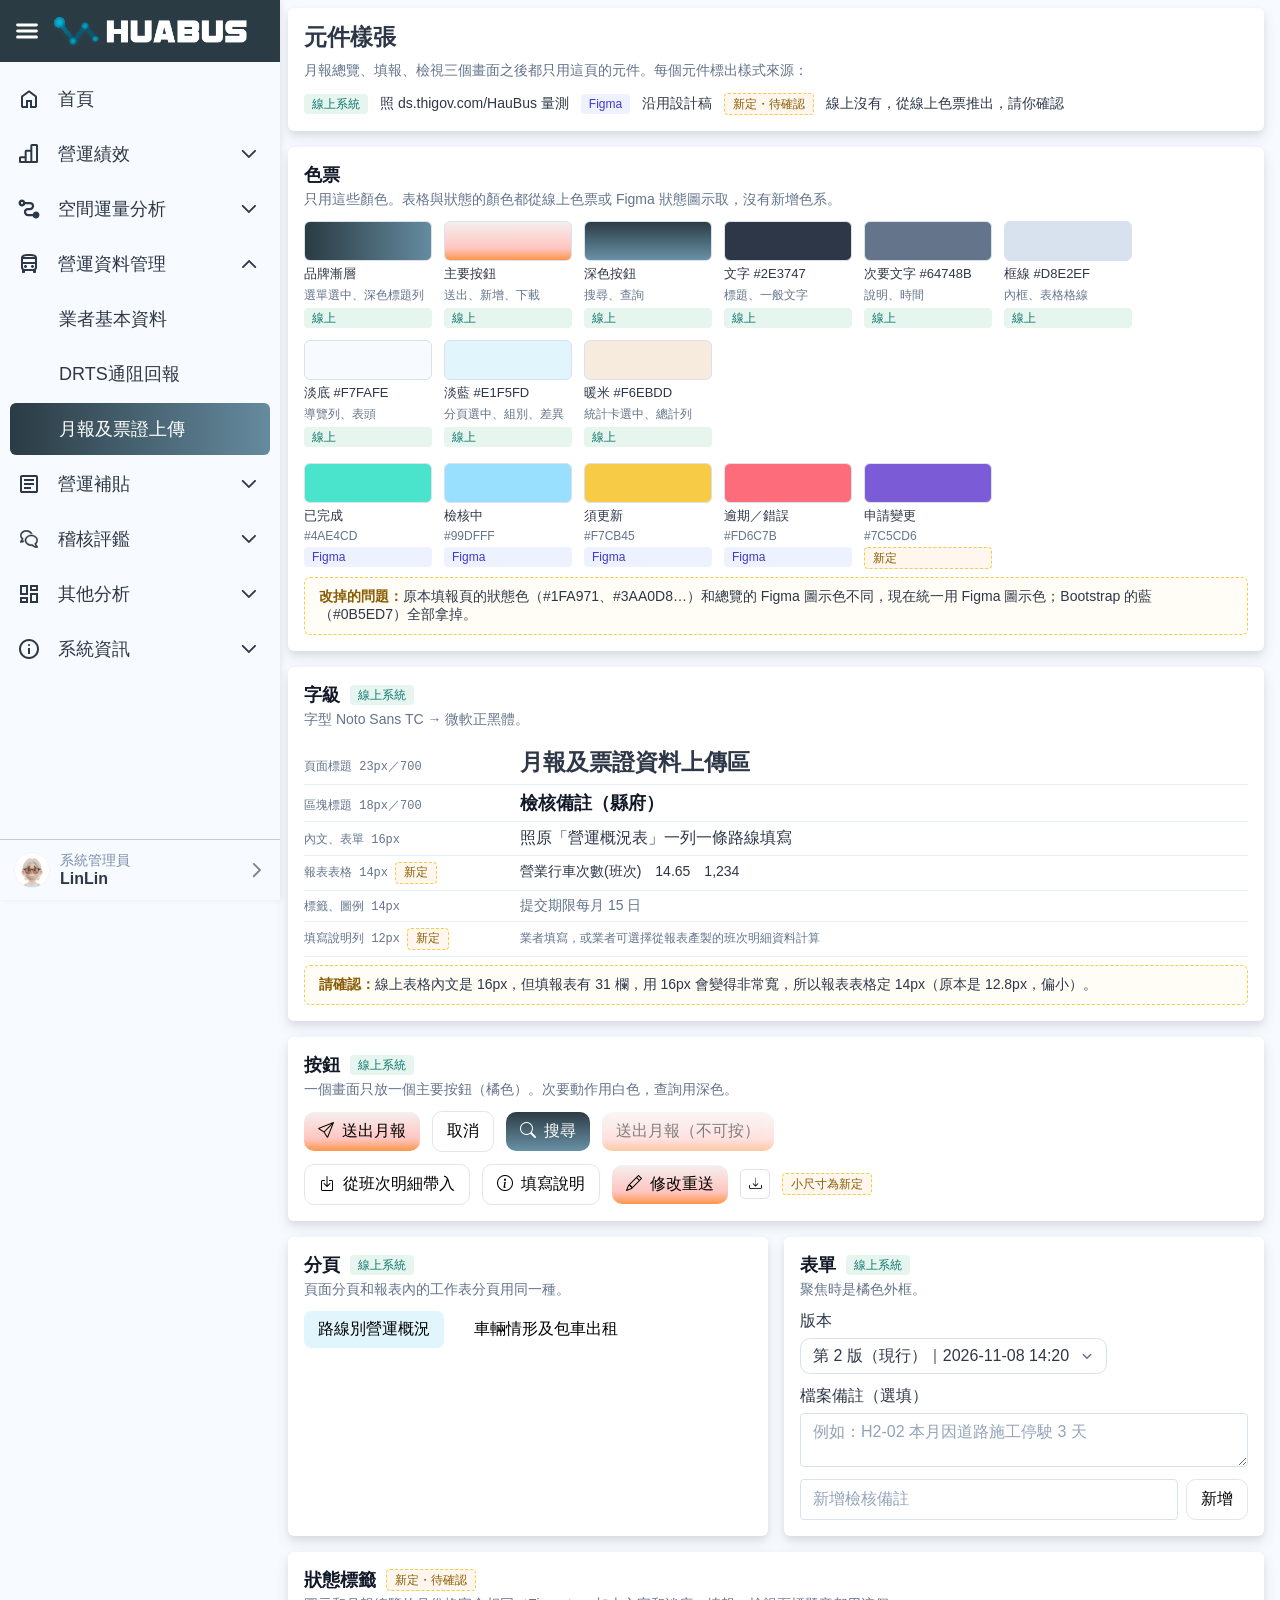
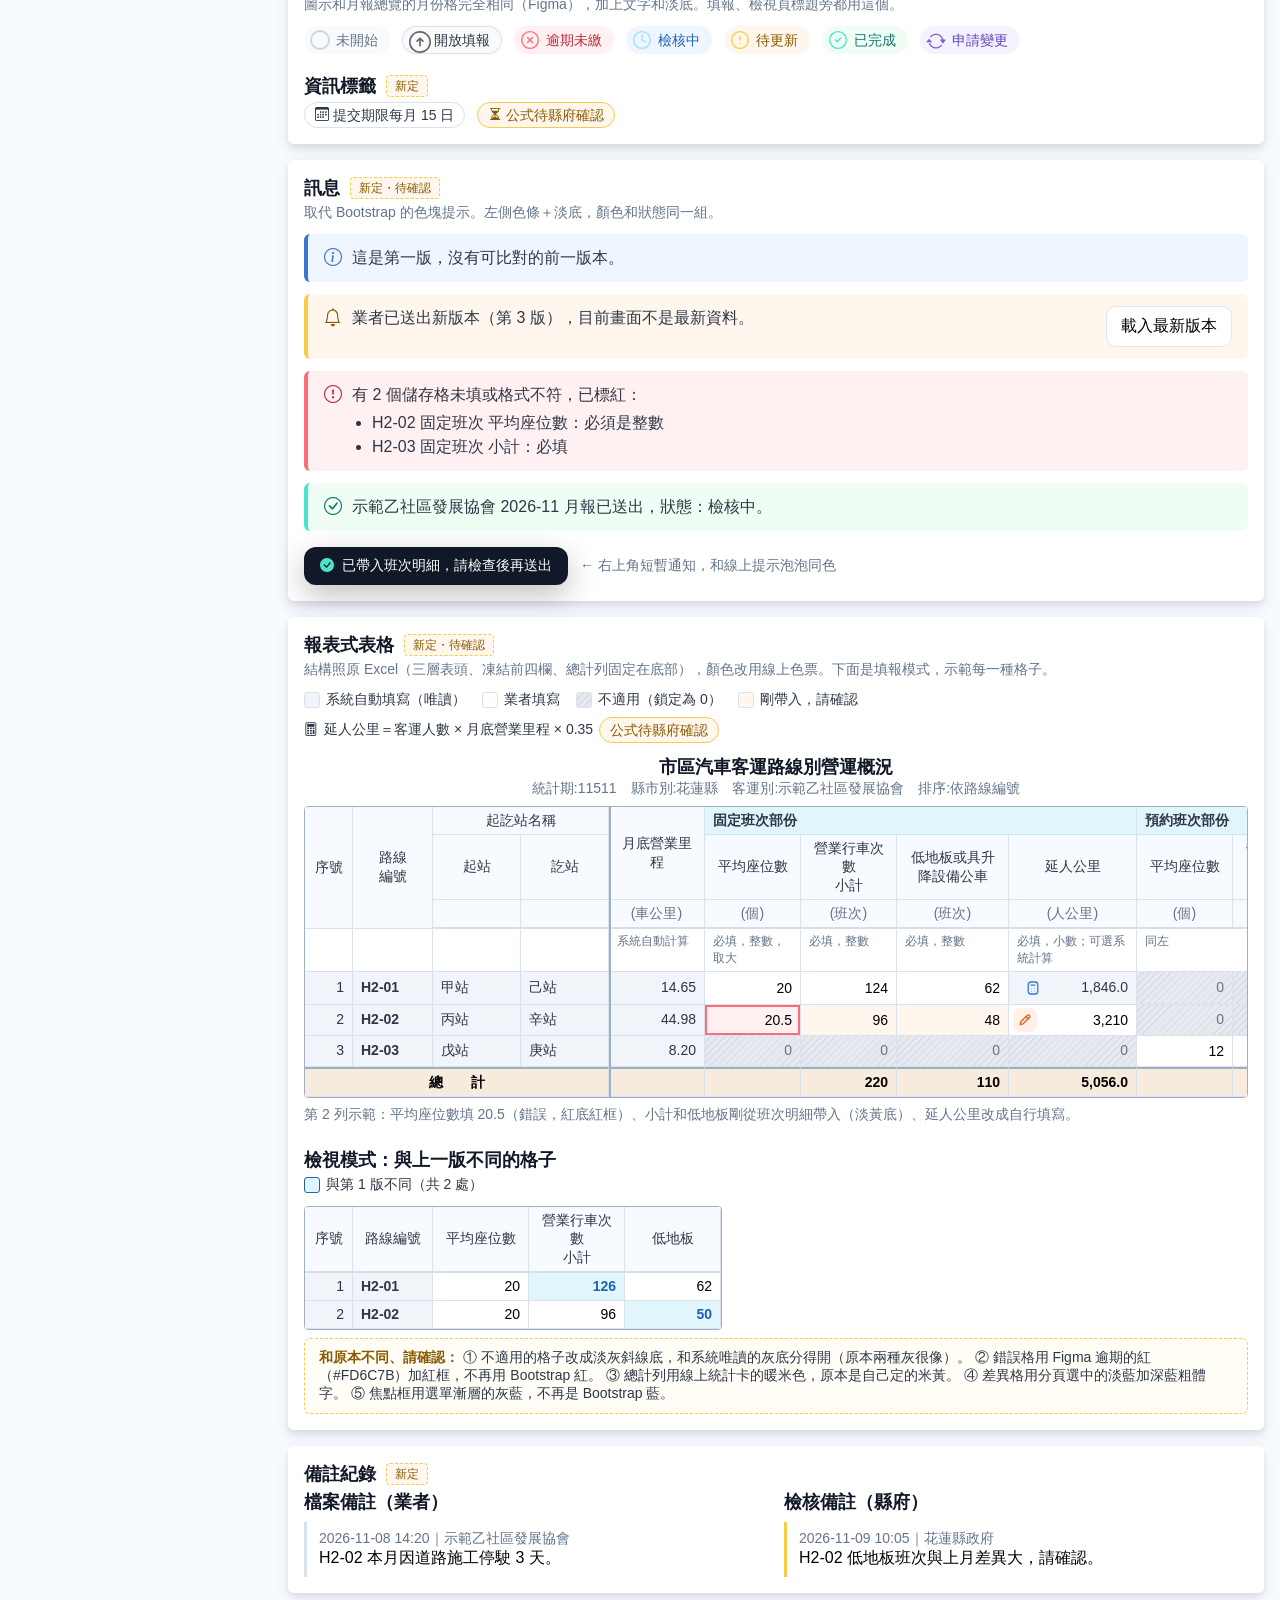
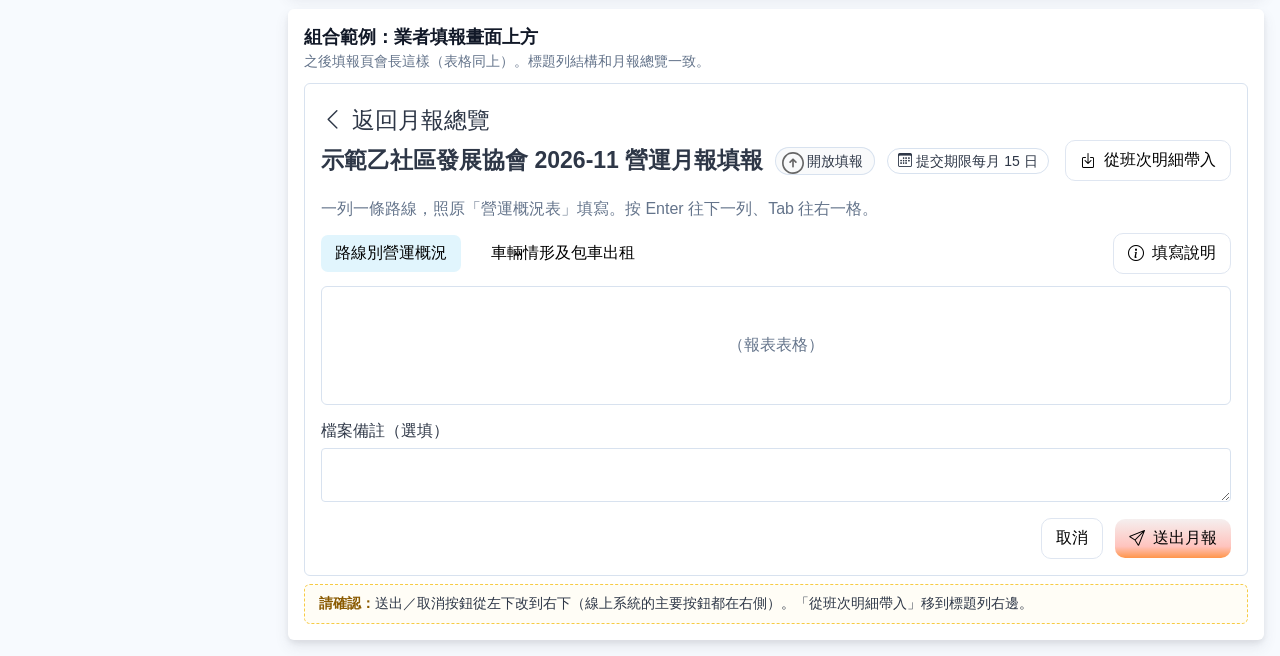
==== commit ced6895f: "sync: 同步原型至 2dff2b4（留言純文字、正式業者與路線名稱、票證每月上傳等） Co-Authored-By: Claude Opus 5.5 <noreply@anthropic.com>" ====
--- a/prototype/styleguide.html
+++ b/prototype/styleguide.html
@@ -82,7 +82,7 @@
             <div><code>區塊標題 18px／700</code><span style="font-size:18px;font-weight:700;color:var(--hb-text-strong)">檢核備註（縣府）</span></div>
             <div><code>內文、表單 16px</code><span style="font-size:16px">照原「營運概況表」一列一條路線填寫</span></div>
             <div><code>報表表格 14px <span class="sg-src new">新定</span></code><span style="font-size:14px">營業行車次數(班次)　14.65　1,234</span></div>
-            <div><code>標籤、圖例 14px</code><span style="font-size:14px;color:var(--hb-muted2)">提交期限每月 10 日</span></div>
+            <div><code>標籤、圖例 14px</code><span style="font-size:14px;color:var(--hb-muted2)">提交期限每月 15 日</span></div>
             <div><code>填寫說明列 12px <span class="sg-src new">新定</span></code><span style="font-size:12px;color:var(--hb-muted2)">業者填寫，或業者可選擇從報表產製的班次明細資料計算</span></div>
           </div>
           <div class="sg-q"><b>請確認：</b>線上表格內文是 16px，但填報表有 31 欄，用 16px 會變得非常寬，所以報表表格定 14px（原本是 12.8px，偏小）。</div>
@@ -137,7 +137,7 @@
           <div class="sg-row" id="sg-status"></div>
           <h2 style="margin-top:20px">資訊標籤 <span class="sg-src new">新定</span></h2>
           <div class="sg-row">
-            <span class="hb-tag"><i class="bi bi-calendar3"></i>提交期限每月 10 日</span>
+            <span class="hb-tag"><i class="bi bi-calendar3"></i>提交期限每月 15 日</span>
             <span class="hb-tag hb-tag-warn"><i class="bi bi-hourglass-split"></i>公式待縣府確認</span>
           </div>
         </section>
@@ -314,7 +314,7 @@
             <div class="hb-pagehead">
               <h1 class="hb-title">示範乙社區發展協會 2026-11 營運月報填報</h1>
               <span class="sg-status-slot" data-st="open"></span>
-              <span class="hb-tag"><i class="bi bi-calendar3"></i>提交期限每月 10 日</span>
+              <span class="hb-tag"><i class="bi bi-calendar3"></i>提交期限每月 15 日</span>
               <div class="hb-pagehead-end"><button class="hb-btn hb-btn-sm hb-btn-white"><i class="bi bi-box-arrow-in-down"></i>從班次明細帶入</button></div>
             </div>
             <p class="hb-desc">一列一條路線，照原「營運概況表」填寫。按 Enter 往下一列、Tab 往右一格。</p>
--- a/prototype/css/huabus-theme.css
+++ b/prototype/css/huabus-theme.css
@@ -484,25 +484,17 @@
 html::-webkit-scrollbar-thumb { border: 3px solid transparent; border-radius: 999px; background: var(--hb-scroll-thumb) padding-box; }
 html::-webkit-scrollbar-thumb:hover { background-color: var(--hb-scroll-thumb-hover); }
 
-/* --- 任務留言：編輯器、富文本、提及、附件、表情回應、針對留言回覆 --- */
+/* --- 任務留言：編輯器、@ 提及、表情回應、針對留言回覆 --- */
 .hb-iconbtn.is-xs { width: 24px; height: 24px; font-size: 14px; border-radius: 6px; }
 .hb-badge { flex: none; padding: 0 6px; border-radius: 4px; font-size: 12px; line-height: 20px; background: var(--hb-sheet-head); color: var(--hb-muted2); }
 .hb-badge.is-mention { background: #fff1e8; color: #c2410c; font-weight: 500; }
 .hb-thread-top .hb-badge + .hb-iconbtn, .hb-thread-top .hb-anchor + .hb-iconbtn { margin-left: auto; }
 
-/* 編輯器：外框包住工具列與輸入框，聚焦時整框亮起 */
+/* 編輯器：純文字輸入框，聚焦時邊框亮起 */
 .hb-editor { position: relative; border: 1px solid var(--hb-box-border); border-radius: 8px; background: #fff; transition: border-color .15s ease, box-shadow .15s ease; }
 .hb-editor:focus-within { border-color: rgba(255,106,61,.55); box-shadow: 0 0 0 3px rgba(255,106,61,.12); }
-.hb-toolbar { display: flex; align-items: center; gap: 2px; padding: 4px 6px; border-bottom: 1px solid var(--hb-td-border); flex-wrap: wrap; }
-.hb-tool {
-  display: inline-flex; align-items: center; justify-content: center; width: 26px; height: 26px; padding: 0; border: 0; border-radius: 6px;
-  background: transparent; color: var(--hb-muted2); font-size: 16px; cursor: pointer;
-}
-.hb-tool:hover { background: var(--hb-row-hover); color: var(--hb-text-strong); }
-.hb-tool:focus-visible { outline: 2px solid var(--hb-focus); outline-offset: 1px; }
-.hb-tool-sep { width: 1px; height: 16px; margin: 0 2px; background: var(--hb-box-border); }
 .hb-editor-input {
-  display: block; width: 100%; min-height: 64px; max-height: 260px; padding: 8px 10px; border: 0; border-radius: 0 0 8px 8px;
+  display: block; width: 100%; min-height: 64px; max-height: 260px; padding: 8px 10px; border: 0; border-radius: 8px;
   background: transparent; font: inherit; font-size: 15px; line-height: 1.55; color: var(--hb-text); resize: none; outline: 0;
 }
 .hb-composer.is-compact .hb-editor-input { min-height: 44px; }
@@ -525,13 +517,6 @@
 .hb-thread-msg.is-mentioned > .hb-thread-body { border-left: 2px solid var(--hb-accent); padding-left: 8px; margin-left: 28px; }
 .hb-thread-msg.is-mentioned > .hb-thread-body .hb-rich { margin-left: 0; }
 
-/* 連結輸入列與待送附件 */
-.hb-linkrow { display: flex; gap: 6px; flex-wrap: wrap; }
-.hb-linkrow[hidden] { display: none; }
-.hb-linkrow .hb-input { flex: 2 1 160px; padding: 5px 10px; font-size: 14px; }
-.hb-linkrow .hb-linkrow-name { flex: 1 1 100px; }
-.hb-att-pending { display: flex; flex-wrap: wrap; gap: 6px; margin: 0; padding: 0; list-style: none; }
-.hb-att-pending[hidden] { display: none; }
 
 /* 留言內容（富文本） */
 .hb-thread-body { margin-left: 30px; display: flex; flex-direction: column; gap: 6px; }
@@ -570,26 +555,6 @@
 .hb-thread-msg:hover .hb-msg-actions, .hb-msg-actions:focus-within { opacity: 1; pointer-events: auto; }
 @media (hover: none) { .hb-msg-actions { position: static; opacity: 1; pointer-events: auto; border: 0; box-shadow: none; } }
 
-/* 附件 */
-.hb-atts { display: flex; flex-direction: column; gap: 6px; }
-.hb-att-imgs { display: flex; flex-wrap: wrap; gap: 6px; }
-.hb-att-img { width: 88px; height: 66px; padding: 0; border: 1px solid var(--hb-box-border); border-radius: 6px; overflow: hidden; background: var(--hb-sheet-head); cursor: zoom-in; }
-.hb-att-img img { width: 100%; height: 100%; object-fit: cover; display: block; }
-.hb-att {
-  display: inline-flex; align-items: center; gap: 6px; max-width: 100%; padding: 5px 8px; border: 1px solid var(--hb-box-border); border-radius: 8px;
-  background: #fff; font-size: 13px; color: var(--hb-text); text-decoration: none;
-}
-a.hb-att:hover { border-color: var(--hb-focus); background: var(--hb-row-hover); }
-.hb-att > .bi:first-child { font-size: 16px; color: var(--hb-info); }
-.hb-att .bi-file-earmark-pdf { color: #d92d20 !important; }
-.hb-att .bi-file-earmark-spreadsheet { color: #079455 !important; }
-.hb-att img { width: 22px; height: 22px; object-fit: cover; border-radius: 4px; }
-.hb-att-name { min-width: 0; overflow: hidden; text-overflow: ellipsis; white-space: nowrap; }
-.hb-att-size { flex: none; color: var(--hb-muted2); font-size: 12px; }
-.hb-att-go { flex: none; font-size: 12px; color: var(--hb-muted2); }
-.hb-att.is-pending { padding-right: 4px; background: var(--hb-sheet-head); }
-.hb-att-full { display: block; max-width: 100%; margin: 0 auto; border-radius: 6px; }
-
 /* 表情回應 */
 .hb-reacts { position: relative; display: flex; flex-wrap: wrap; align-items: center; gap: 4px; }
 .hb-react {
@@ -605,3 +570,6 @@
 .hb-react-pick button { width: 30px; height: 30px; padding: 0; border: 0; border-radius: 50%; background: transparent; font-size: 17px; cursor: pointer; transition: transform .12s ease, background-color .12s ease; }
 .hb-react-pick button:hover { background: var(--hb-row-hover); transform: scale(1.18); }
 @media (prefers-reduced-motion: reduce) { .hb-react-pick button:hover { transform: none; } }
+
+/* 路線別表格：路線編號下方的路線名稱 */
+.hb-route-name { display: block; max-width: 9em; font-size: 12px; font-weight: 400; line-height: 1.3; color: var(--hb-muted2); white-space: normal; }
--- a/prototype/css/app.css
+++ b/prototype/css/app.css
@@ -83,6 +83,7 @@
 
 .hb-box { border: 1px solid var(--hb-box-border); border-radius: var(--hb-card-radius); padding: 16px; display: flex; flex-direction: column; gap: 16px; }
 .hb-empty { padding: 32px 16px; text-align: center; color: var(--hb-muted2); }
+.tk-none i { margin-right: 6px; }
 
 .hb-banner {
   display: flex; align-items: flex-start; justify-content: space-between; gap: 16px;
@@ -95,11 +96,11 @@
 .hb-deadline strong { font-size: 14px; line-height: 20px; }
 
 /* 表格：照線上 DataTables（表頭白底、下緣 2px；每列下緣 1px；滑過變色）。
-   欄寬：營運業者 112px＋15 個月各 35px＋兩欄備註平分剩餘寬度（至少 167px） */
+   欄寬：營運業者 250px（最長名稱「花蓮縣萬榮鄉馬遠社區發展協會」完整顯示，不截斷）＋15 個月各 35px＋兩欄留言平分剩餘寬度（120–200px） */
 .hb-tablewrap { overflow-x: auto; }
 .hb-grid {
-  display: grid; grid-template-columns: 112px repeat(15, 35px) minmax(167px, 1fr) minmax(167px, 1fr);
-  column-gap: 4px; align-items: center; min-width: 1040px;
+  display: grid; grid-template-columns: 250px repeat(15, 35px) minmax(120px, 200px) minmax(120px, 200px);
+  column-gap: 4px; align-items: center; min-width: 1100px;
 }
 .hb-yearrow { position: relative; height: 46px; padding-top: 16px; align-items: start; }
 .hb-year { font-size: 16px; font-weight: 500; line-height: 1.4; color: var(--hb-text-table); padding-left: 4px; }
@@ -120,7 +121,7 @@
 .hb-row { min-height: 64px; padding: 8px 0; border-bottom: 1px solid var(--hb-td-border); background: #fff; transition: background .15s; }
 .hb-row:hover { background: var(--hb-row-hover); }
 .hb-op { padding: 0 10px; min-width: 0; display: flex; flex-direction: column; justify-content: center; }
-.hb-op-name { font-size: 16px; line-height: 1.4; color: var(--hb-text-table); overflow: hidden; text-overflow: ellipsis; white-space: nowrap; }
+.hb-op-name { font-size: 16px; line-height: 1.4; color: var(--hb-text-table); overflow-wrap: anywhere; }
 .hb-op-sub { font-size: 12px; line-height: 1.3; color: var(--hb-muted2); white-space: nowrap; }
 
 .hb-cell {
@@ -266,31 +267,17 @@
 .rpt-errlist-item { display: block; width: 100%; padding: 3px 8px; border: 0; border-radius: 6px; background: transparent; font: inherit; font-size: 14px; color: var(--hb-danger-text); text-align: left; cursor: pointer; }
 .rpt-errlist-item:hover, .rpt-errlist-item:focus-visible { background: rgba(253,108,123,.12); outline: 0; }
 
-/* ===== 票證資料：業者 × 季總覽、單季內頁 ===== */
-.hb-grid-q { grid-template-columns: 160px repeat(4, minmax(150px, 1fr)) minmax(240px, 1.3fr); column-gap: 8px; min-width: 1000px; }
+/* ===== 票證資料：業者 × 月總覽（同營運月報格線，最後一欄為最新上傳）、單月內頁 ===== */
+.hb-grid-t { grid-template-columns: 250px repeat(15, 35px) minmax(200px, 320px); min-width: 1000px; }
 .hb-th-op { padding: 0 10px; }
-.hb-th-q { display: flex; flex-direction: column; align-items: center; justify-content: center; line-height: 1.3; }
-.hb-th-q span { font-size: 12px; font-weight: 400; color: var(--hb-muted2); }
-.hb-qcell {
-  display: flex; align-items: center; justify-content: center; gap: 8px; height: 48px; padding: 4px 8px;
-  border: 2px solid transparent; border-radius: 4px; cursor: pointer; font-size: 15px; color: var(--hb-text-table);
-}
-.hb-qcell.is-static { cursor: default; }
-.hb-qcell:not(.is-static):hover, .hb-qcell:focus-visible { border-color: #658b9f; outline: 0; }
-.hb-qcell.st-notStarted, .hb-qcell.st-open { background: #f9fafb; }
-.hb-qcell.st-completed { background: #f0fdf4; }
-.hb-qcell.st-overdue { background: #fff7ed; }
-.hb-qcell.st-notStarted .hb-qcell-text { color: var(--hb-muted2); }
-.hb-qcell-text { display: flex; align-items: baseline; gap: 4px; white-space: nowrap; }
-.hb-qcell-text em { font-style: normal; font-size: 12px; color: var(--hb-st-overdue-text); }
-
-.tk-summary { display: grid; grid-template-columns: repeat(4, minmax(0, 1fr)); gap: 12px; margin-top: 16px; }
+
+.tk-summary { display: grid; grid-template-columns: repeat(5, minmax(0, 1fr)); gap: 12px; margin-top: 16px; }
 .tk-summary > div { display: flex; flex-direction: column; gap: 4px; padding: 12px 16px; border: 1px solid var(--hb-box-border); border-radius: var(--hb-card-radius); }
 .tk-summary span { font-size: 14px; color: var(--hb-muted2); }
 .tk-summary strong { font-size: 20px; font-weight: 500; color: var(--hb-text-table); }
 .tk-upload { margin-top: 24px; }
 .tk-drop {
-  display: flex; align-items: center; justify-content: center; gap: 10px; min-height: 96px; padding: 16px;
+  display: flex; flex-direction: column; align-items: center; justify-content: center; gap: 4px; min-height: 120px; padding: 16px;
   border: 2px dashed var(--hb-box-border); border-radius: var(--hb-card-radius); background: #f9fafb; color: var(--hb-text); cursor: pointer; text-align: center;
 }
 .tk-drop .bi { font-size: 28px; color: #658b9f; }
@@ -329,6 +316,12 @@
 .mt-months .hb-seg button { position: relative; flex: none; min-width: 48px; padding: 0 8px; font-variant-numeric: tabular-nums; }
 .mt-dot { position: absolute; top: 3px; right: 4px; width: 6px; height: 6px; border-radius: 50%; background: var(--hb-accent); }
 .mt-note { margin: -4px 0 0; font-size: 14px; }
+
+/* 業者子分頁（市區公車、幸福巴士 1.0／2.0）：比單位分頁小一級，下方加分隔線 */
+.mt-ops { display: flex; flex-wrap: wrap; gap: 4px 8px; padding-bottom: 8px; border-bottom: 1px solid var(--hb-box-border); }
+.mt-op { position: relative; padding: 4px 12px; font-size: 15px; }
+.mt-op .mt-dot { top: 4px; right: 3px; }
+.mt-op-name { margin: 0; font-size: 18px; font-weight: 700; color: var(--hb-text-strong); }
 .rpt-progress[hidden] { display: none; }
 
 /* 任務項目 */
@@ -379,10 +372,23 @@
 
 @media print {
   body { padding-bottom: 0; }
-  #toolbar, #sidebar, .hb-tabbar, .mt-months .hb-seg, .mt-links { display: none !important; }
+  #toolbar, #sidebar, .hb-tabbar, .mt-months .hb-seg, .mt-links, .mt-ops { display: none !important; }
   .app { display: block; min-height: 0; }
   #main { padding: 0; }
   .hb-card { box-shadow: none; padding: 0; }
   .hb-box { border: 0; padding: 0; }
   .mt-item { break-inside: avoid; }
 }
+.tk-drop-hint { font-size: 13px; color: var(--hb-muted2); }
+.tk-picked { list-style: none; margin: 8px 0 0; padding: 0; display: flex; flex-direction: column; gap: 6px; }
+.tk-picked:empty { display: none; }
+.tk-picked li { display: flex; align-items: center; gap: 8px; padding: 8px 12px; border: 1px solid var(--hb-box-border); border-radius: var(--hb-card-radius); font-size: 15px; }
+.tk-picked li > .bi { color: #1d7a46; }
+.tk-picked li.is-error { border-color: #e5a1a1; background: #fdf3f3; }
+.tk-picked li.is-error > .bi, .tk-picked li.is-error .tk-picked-meta { color: #b42318; }
+.tk-picked-name { flex: 1; min-width: 0; word-break: break-all; }
+.tk-picked-meta { font-size: 13px; color: var(--hb-muted2); white-space: nowrap; }
+.tk-picked-x { border: 0; background: none; padding: 4px; cursor: pointer; color: var(--hb-muted2); }
+.tk-picked-x:hover { color: var(--hb-text-table); }
+.tk-file > div + div { margin-top: 4px; }
+.tk-file-sub { margin-left: 8px; font-size: 13px; color: var(--hb-muted2); }
